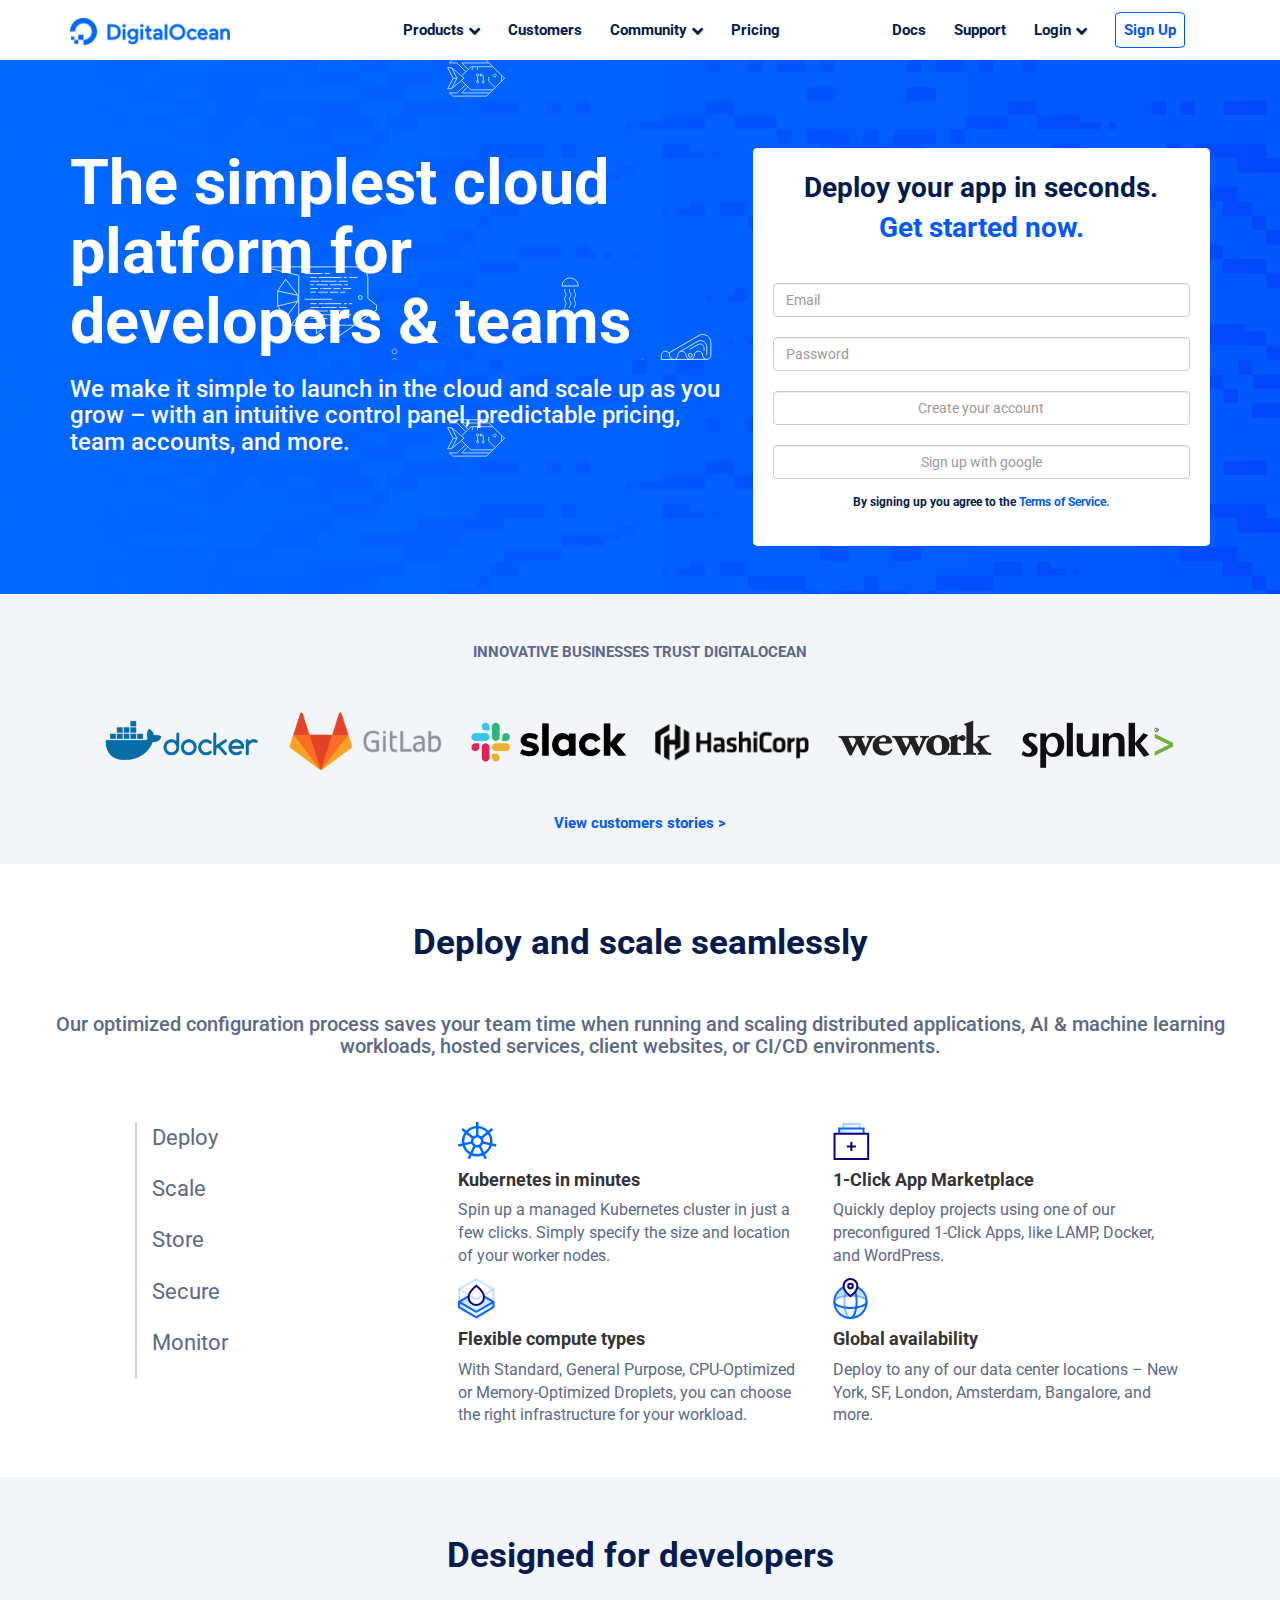
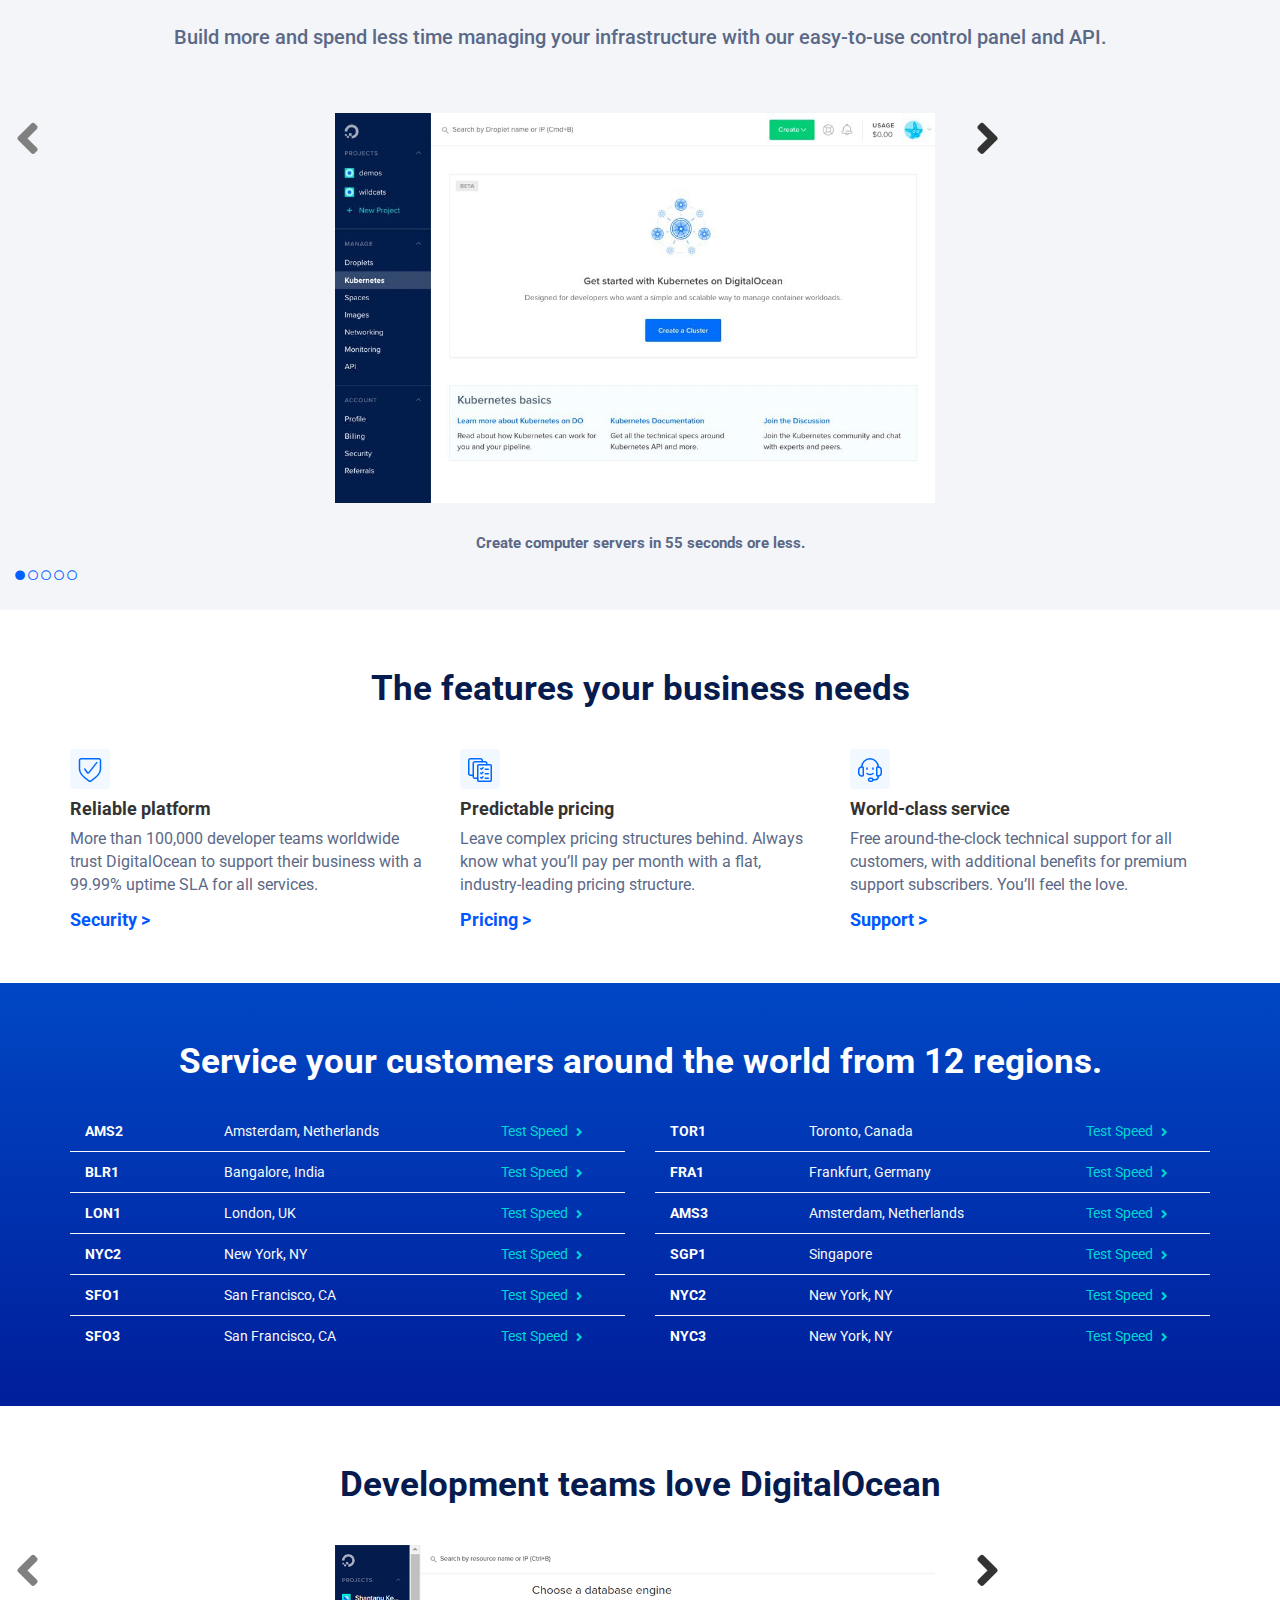
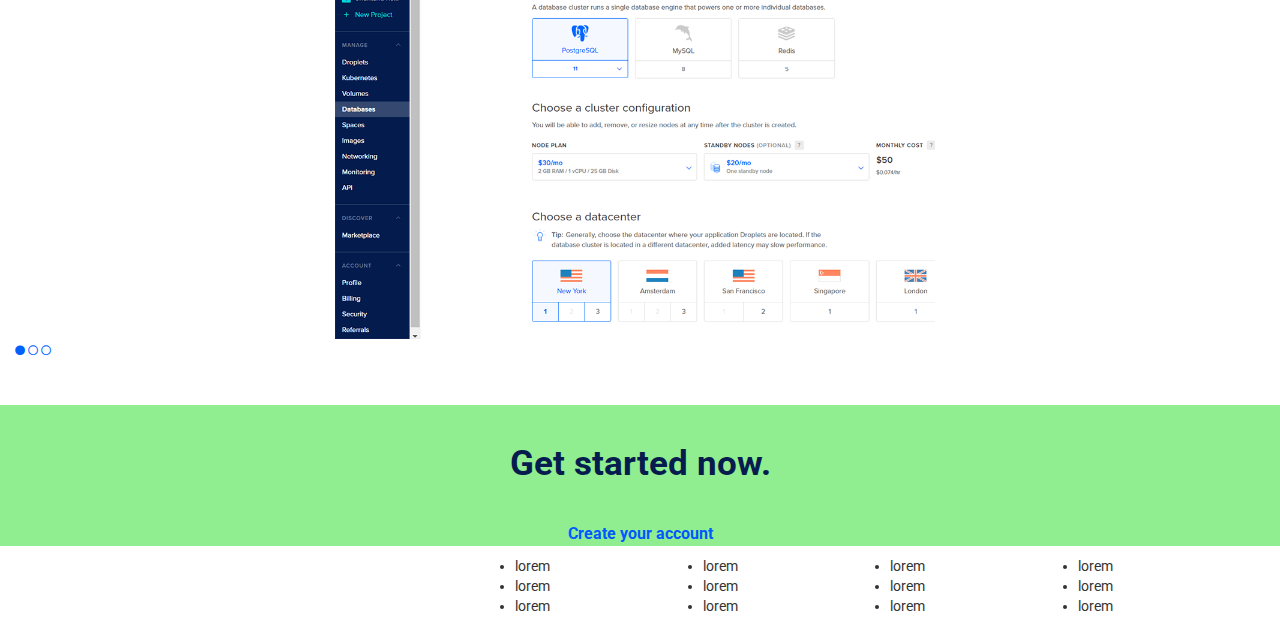
==== index.html @ 0ebe1442 "inserito stile a sezione world" ====
<!DOCTYPE html>
<html lang="en" dir="ltr">
  <head>
    <meta charset="utf-8">
    <meta name="viewport" content="width=device-width, initial-scale=1.0">
    <title>Digital Ocean</title>
    <link rel="stylesheet" href="https://maxcdn.bootstrapcdn.com/bootstrap/3.3.7/css/bootstrap.min.css" integrity="sha384-BVYiiSIFeK1dGmJRAkycuHAHRg32OmUcww7on3RYdg4Va+PmSTsz/K68vbdEjh4u" crossorigin="anonymous">
    <link rel="stylesheet" href="https://cdnjs.cloudflare.com/ajax/libs/font-awesome/5.13.1/css/all.min.css">
    <link href="https://fonts.googleapis.com/css2?family=Roboto&display=swap" rel="stylesheet">
    <link rel="stylesheet" href="css/style.css">
  </head>

  <body>

    <!-- HEADER -->
    <header>
      <!-- header top -->
      <div class="header_top">
        <div class="container">
          <div class="row">
            <!-- logo -->
            <div class="col-xs-6 col-lg-3">
              <img src="img/logo.png" alt="LOGO">
            </div>
            <!-- /logo -->
            <!-- navigation center-->
            <div class="header-nav col-xs-6 col-lg-5">
              <nav class="visible-lg">
                <ul>
                  <li>Products<i class="fas fa-angle-down"></i></li>
                  <li>Customers</li>
                  <li>Community<i class="fas fa-angle-down"></i></li>
                  <li>Pricing</li>
                </ul>
              </nav>
              </div>
              <!-- /navigation center-->
              <!-- navigation right-->
              <div class="header-nav text-right col-xs-6 col-sm-6 col-md-6 col-lg-4">
                <nav class="visible-lg">
                  <ul>
                    <li>Docs</li>
                    <li>Support</li>
                    <li>Login<i class="fas fa-angle-down"></i></li>
                    <li><a href="#">Sign Up</a></li>
                  </ul>
                </nav>
                <!-- /navigation right-->
              <!-- hamburger -->
              <div class="visible-xs visible-sm visible-md">
                <button type="button" class="btn btn-default" aria-label="Left Align">
                  <span class="btn-menu"></span><span class="glyphicon glyphicon-menu-hamburger" aria-hidden="true">
                  </span>
                </button>
              </div>
              <!-- /hamburger -->
            </div>
          </div>
        </div>
      </div>
      <!-- /header top -->
      <!-- jumbotron -->
      <div class="jumbotron do-jumbo">
        <div class="container">
          <div class="row">
            <div class="col-xs-12 col-md-7">
              <div class="jumbo_text">
                <h1>The simplest cloud platform for developers & teams</h1>
                <h3>We make it simple to launch in the cloud and scale up as you grow – with an intuitive control panel, predictable pricing, team accounts, and more. </h3>
              </div>
            </div>
            <div class="col-xs-12 col-md-5">
              <form>
                <div class="form-text form-title text-center">
                  <p>Deploy your app in seconds.<br>
                  <a href="#">Get started now.</a><p>
                </div>
                <div class="form-group">
                  <label for="exampleInputEmail1"></label>
                  <input type="email" class="form-control" id="exampleInputEmail1" placeholder="Email">
                  <label for="exampleInputPassword1"></label>
                  <input type="password" class="form-control" id="exampleInputPassword1" placeholder="Password">
                  <label for="exampleInputAccount1"></label>
                  <input type="password" class="form-control text-center" id="exampleInputAccount1" placeholder="Create your account">
                  <label for="exampleInputAccount1"></label>
                  <input type="password" class="form-control text-center" id="exampleInputGoogle1" placeholder="Sign up with google">
                </div>
                <div class="form-text form-terms text-center">
                  <p>By signing up you agree to the <a href="#">Terms of Service.</a></p>
                </div>
            </form>
            </div>
          </div>
        </div>
      </div>
      <!-- /jumbotron -->
    </header>
    <!-- /HEADER -->

    <!-- MAIN -->
    <main>
      <!-- section customers -->
      <section class="customers clearfix">
          <div class="col-xs-12">
            <h5>INNOVATIVE BUSINESSES TRUST DIGITALOCEAN</h5>
          </div>
            <div class="col-xs-12 col-lg-12">
              <div class="customers-logo">
                <img src="img/cust1.svg" alt="">
                <img src="img/cust2.svg" alt="">
                <img src="img/cust3.svg" alt="">
                <img src="img/cust4.svg" alt="">
                <img src="img/cust5.svg" alt="">
                <img src="img/cust6.svg" alt="">
              </div>
            </div>
            <div class="col-xs-12">
              <p><a href="#">View customers stories ></a></p>
            </div>
      </section>
      <!-- section /customers -->

      <!-- section deploy -->
      <section class="deploy clearfix">
        <div class="col-xs-12">
          <h2>Deploy and scale seamlessly</h2>
          <h3>Our optimized configuration process saves your team time when running and scaling distributed applications, AI & machine learning workloads, hosted services, client websites, or CI/CD environments.</h3>
          </div>
        <div class="container">
          <div class="row">
            <ul class="deploy-left col-xs-12 col-lg-3">
              <li>Deploy</li>
              <li>Scale</li>
              <li>Store</li>
              <li>Secure</li>
              <li>Monitor</li>
            </ul>
            <div class="deploy-right col-xs-12 col-lg-8">
              <div class="col-md-6 col-lg-6">
                <div class="deploy-right-box">
                  <img src="img/deploy1.svg" alt="">
                  <h4>Kubernetes in minutes</h4>
                  <p>Spin up a managed Kubernetes cluster in just a few clicks. Simply specify the size and location of your worker nodes.</p>
                </div>
                <div class="deploy-right-box">
                  <img src="img/deploy2.svg" alt="">
                  <h4>Flexible compute types</h4>
                  <p>With Standard, General Purpose, CPU-Optimized or Memory-Optimized Droplets, you can choose the right infrastructure for your workload.</p>
                </div>
              </div>
              <div class="col-lg-6">
                <div class="deploy-right-box">
                  <img src="img/deploy3.svg" alt="">
                  <h4>1-Click App Marketplace</h4>
                  <p>Quickly deploy projects using one of our preconfigured 1-Click Apps, like LAMP, Docker, and WordPress.</p>
                </div>
                <div class="deploy-right-box">
                  <img src="img/deploy4.svg" alt="">
                  <h4>Global availability</h4>
                  <p>Deploy to any of our data center locations – New York, SF, London, Amsterdam, Bangalore, and more.</p>
                </div>
              </div>
            </div>

          </div>
        </div>
      </section>
      <!-- section /deploy -->

      <!-- section developers -->
      <section class="developers clearfix">
        <div class="col-xs-12">
          <h2>Designed for developers</h2>
          <h3>Build more and spend less time managing your infrastructure with our easy-to-use control panel and API.</h3>
        </div>
          <div class="col-md-3 col-lg-3">
            <div class="visible-md visible-lg">
              <i class="fas fa-angle-left"></i>
            </div>
          </div>
          <div class="col-xs-12 col-sm-12 col-md-6 col-lg-6">
            <img class="carousel-img" src="img/carousel1.jpg" alt="">
          </div>
          <div class="col-md-3 col-lg-3">
            <div class="visible-md visible-lg">
              <i class="fas fa-angle-right"></i>
            </div>
          </div>
        <div class="col-xs-12">
          <p>Create computer servers in 55 seconds ore less.</p>
          <i class="fas fa-circle"></i>
          <i class="far fa-circle"></i>
          <i class="far fa-circle"></i>
          <i class="far fa-circle"></i>
          <i class="far fa-circle"></i>
        </div>

      </section>
      <!-- section /developers -->

      <!-- section features -->
      <section class="features">
        <div class="col-xs-12">
          <h2>The features your business needs</h2>
        </div>
        <div class="container">
          <div class="row">
            <div class="feat-box">
              <div class="col-xs-12 col-md-4 col-lg-4">
                <img src="img/feat1.svg" alt="">
                <h4>Reliable platform</h4>
                <p>More than 100,000 developer teams worldwide trust DigitalOcean to support their business with a 99.99% uptime SLA for all services.</p>
                <p> <a href="#">Security ></a></p>
              </div>
              <div class="col-xs-12 col-md-4 col-lg-4">
                <img src="img/feat2.svg" alt="">
                <h4>Predictable pricing</h4>
                <p>Leave complex pricing structures behind. Always know what you’ll pay per month with a flat, industry-leading pricing structure.</p>
                <p> <a href="#">Pricing ></a></p>
              </div>
              <div class="col-xs-12 col-md-4 col-lg-4">
                <img src="img/feat3.svg" alt="">
                <h4>World-class service</h4>
                <p>Free around-the-clock technical support for all customers, with additional benefits for premium support subscribers. You’ll feel the love.</p>
                <p> <a href="#">Support ></a></p>
              </div>
            </div>
          </div>
        </div>
      </section>
       <!-- /section features -->

        <!-- section world -->
        <section class="world clearfix">
          <h2>Service your customers around the world from 12 regions.</h2>
            <div class="container">
              <div class="row">
                <div class="col-md-12 col-lg-6">
                  <!-- listato città -->
                  <ul class="container-fluid">
                    <li class="row">
                      <div class="col-xs-2 col-md-2 col-lg-3"><span>AMS2</span></div>
                      <div class="col-xs-7 col-md-8 col-lg-6"><p>Amsterdam, Netherlands</p></div>
                      <div class="col-xs-3 col-md-2 col-lg-3"><a href="#">Test Speed <i class="fas fa-angle-right"></i></a></div>
                    </li>
                  </ul>
                  <ul class="container-fluid">
                    <li class="row">
                      <div class="col-xs-2 col-md-2 col-lg-3"><span>BLR1</span></div>
                      <div class="col-xs-7 col-md-8 col-lg-6"><p>Bangalore, India</p></div>
                      <div class="col-xs-3 col-md-2 col-lg-3"><a href="#">Test Speed <i class="fas fa-angle-right"></i></a></div>
                    </li>
                  </ul>
                  <ul class="container-fluid">
                    <li class="row">
                      <div class="col-xs-2 col-md-2 col-lg-3"><span>LON1</span></div>
                      <div class="col-xs-7 col-md-8 col-lg-6"><p>London, UK</p></div>
                      <div class="col-xs-3 col-md-2 col-lg-3"><a href="#">Test Speed <i class="fas fa-angle-right"></i></a></div>
                    </li>
                  </ul>
                  <ul class="container-fluid">
                    <li class="row">
                      <div class="col-xs-2 col-md-2 col-lg-3"><span>NYC2</span></div>
                      <div class="col-xs-7 col-md-8 col-lg-6"><p>New York, NY</p></div>
                      <div class="col-xs-3 col-md-2 col-lg-3"><a href="#">Test Speed <i class="fas fa-angle-right"></i></a></div>
                    </li>
                  </ul>
                  <ul class="container-fluid">
                    <li class="row">
                      <div class="col-xs-2 col-md-2 col-lg-3"><span>SFO1</span></div>
                      <div class="col-xs-7 col-md-8 col-lg-6"><p>San Francisco, CA</p></div>
                      <div class="col-xs-3 col-md-2 col-lg-3"><a href="#">Test Speed <i class="fas fa-angle-right"></i></a></div>
                    </li>
                  </ul>
                  <ul class="container-fluid">
                    <li class="row">
                      <div class="col-xs-2 col-md-2 col-lg-3"><span>SFO3</span></div>
                      <div class="col-xs-7 col-md-8 col-lg-6"><p>San Francisco, CA</p></div>
                      <div class="col-xs-3 col-md-2 col-lg-3"><a href="#">Test Speed <i class="fas fa-angle-right"></i></a></div>
                    </li>
                  </ul>
                </div>

                <div class="col-md-12 col-lg-6">
                  <!-- listato città -->
                  <ul class="container-fluid">
                    <li class="row">
                      <div class="col-xs-2 col-md-2 col-lg-3"><span>TOR1</span></div>
                      <div class="col-xs-7 col-md-8 col-lg-6"><p>Toronto, Canada</p></div>
                      <div class="col-xs-3 col-md-2 col-lg-3"><a href="#">Test Speed <i class="fas fa-angle-right"></i></a></div>
                    </li>
                  </ul>
                  <ul class="container-fluid">
                    <li class="row">
                      <div class="col-xs-2 col-md-2 col-lg-3"><span>FRA1</span></div>
                      <div class="col-xs-7 col-md-8 col-lg-6"><p>Frankfurt, Germany</p></div>
                      <div class="col-xs-3 col-md-2 col-lg-3"><a href="#">Test Speed <i class="fas fa-angle-right"></i></a></div>
                    </li>
                  </ul>
                  <ul class="container-fluid">
                    <li class="row">
                      <div class="col-xs-2 col-md-2 col-lg-3"><span>AMS3</span></div>
                      <div class="col-xs-7 col-md-8 col-lg-6"><p>Amsterdam, Netherlands</p></div>
                      <div class="col-xs-3 col-md-2 col-lg-3"><a href="#">Test Speed <i class="fas fa-angle-right"></i></a></div>
                    </li>
                  </ul>
                  <ul class="container-fluid">
                    <li class="row">
                      <div class="col-xs-2 col-md-2 col-lg-3"><span>SGP1</span></div>
                      <div class="col-xs-7 col-md-8 col-lg-6"><p>Singapore</p></div>
                      <div class="col-xs-3 col-md-2 col-lg-3"><a href="#">Test Speed <i class="fas fa-angle-right"></i></a></div>
                    </li>
                  </ul>
                  <ul class="container-fluid">
                    <li class="row">
                      <div class="col-xs-2 col-md-2 col-lg-3"><span>NYC2</span></div>
                      <div class="col-xs-7 col-md-8 col-lg-6"><p>New York, NY</p></div>
                      <div class="col-xs-3 col-md-2 col-lg-3"><a href="#">Test Speed <i class="fas fa-angle-right"></i></a></div>
                    </li>
                  </ul>
                  <ul class="container-fluid">
                    <li class="row">
                      <div class="col-xs-2 col-md-2 col-lg-3"><span>NYC3</span></div>
                      <div class="col-xs-7 col-md-8 col-lg-6"><p>New York, NY</p></div>
                      <div class="col-xs-3 col-md-2 col-lg-3"><a href="#">Test Speed <i class="fas fa-angle-right"></i></a></div>
                    </li>
                  </ul>
                </div>
              </div>
            </div>
        </section>
      <!-- /section world -->

      <!-- section teams -->
      <section class="teams clearfix">
        <div class="col-xs-12">
          <h2>Development teams love DigitalOcean</h2>
        </div>
          <div class="col-md-3 col-lg-3">
            <div class="visible-md visible-lg">
              <i class="fas fa-angle-left"></i>
            </div>
          </div>
          <div class="col-xs-12 col-sm-12 col-md-6 col-lg-6">
            <img class="carousel-img" src="img/carousel2.png" alt="">
          </div>
          <div class="col-md-3 col-lg-3">
            <div class="visible-md visible-lg">
              <i class="fas fa-angle-right"></i>
            </div>
          </div>
        <div class="col-xs-12">
          <i class="fas fa-circle"></i>
          <i class="far fa-circle"></i>
          <i class="far fa-circle"></i>
        </div>

      </section>
      <!-- /section teams -->

      <!-- section get started -->
      <section class="started">
         <h2>Get started now.</h2>
         <p class="text-center"><a href="#">Create your account</a></p>
       </section>
      <!-- /section get started -->
    </main>
    <!-- /MAIN -->

    <!-- FOOTER -->
    <footer>
      <div class="container">
        <div class="row">

          <div class="col-lg-4">

          </div>

          <div class="col-lg-8">

                <div class="col-xs-12 col-md-6 col-lg-3">
                  <ul>
                    <li>lorem</li>
                    <li>lorem</li>
                    <li>lorem</li>
                  </ul>
                </div>

                <div class="col-xs-12 col-md-6 col-lg-3">
                  <ul>
                    <li>lorem</li>
                    <li>lorem</li>
                    <li>lorem</li>
                  </ul>
                </div>

                <div class="col-xs-12 col-md-6 col-lg-3">
                  <ul>
                    <li>lorem</li>
                    <li>lorem</li>
                    <li>lorem</li>
                  </ul>
                </div>

                <div class="col-xs-12 col-md-6 col-lg-3">
                  <ul>
                    <li>lorem</li>
                    <li>lorem</li>
                    <li>lorem</li>
                  </ul>
                </div>

              </div>

          </div>


      </div>
    </footer>
    <!-- /FOOTER -->

  </body>
</html>
---- css/style.css ----
/* VALORI GENERICI */
h2{
  font-size: 35px;
  font-weight: bold;
  padding: 40px 0 30px 0;
  text-align: center;
  color: #061B4E;
}

h3{
font-size: 20px;
padding-bottom: 55px;
text-align: center;
color: #5b6987;
}

h4{
  font-weight: bold;
}

*{
  font-family: 'Roboto', sans-serif;
}

a{
  color: #0158FF;
  font-weight: bold;
}

.clearfix::after{
  content: "";
  display: block;
  clear: both
}

p{
  color: #5b6987;
  font-size: 16px;
}

.carousel-img{
width: 600px;
text-align: center;
}

.fa-angle-left{
  font-size: 50px;
  color: grey;
}

.fa-angle-right{
  font-size: 50px;
}
/* /VALORI GENERICI */

/* HEADER */
/* header top */
.header_top {
  position: fixed;
  width: 100%;
  top: 0;
  left: 0;
  z-index: 1;
  height: 60px;
  line-height: 60px;
  background-color: white;
}

.header_top img{
  width: 160px;
}

.header-nav ul{
  list-style: none;
}

.header-nav li{
  display: inline-block;
  padding-right: 25px;
  font-weight: bold;
  color: #031b4e;
  font-size: 15px;
}

.header-nav i{
  padding-left: 5px;
  font-size: 18px;
  vertical-align: middle;
}
.text-right{
  text-align: right;
}

.text-right a{
  color: #0158FF;
  border: 1px solid #0158FF;
  padding: 8px;
  border-radius: 10%;
}

.glyphicon-menu-hamburger{
  color: #0158FF;
  border: none;
}
/* /header top */

/* jumbotron */
.jumbotron{
  background-image: url(../img/jumbo-bg.svg);
}

.jumbo_text h1{
  font-weight: bold;
  color: white;
  margin-top: 100px;
}

.jumbo_text h3{
text-align: left;
color: #F8F9F9;
font-size: 24px;
}

.jumbotron form{
  margin-top: 100px;
  background-color: white;
  padding: 20px;
  border-radius: 1%;
}

.jumbotron.do-jumbo{
  margin-bottom: 0;
}

/* form */
.form-text p{
  font-weight: bold;
  color: #031b4e;
}

.form-title p{
  font-size: 28px;
}

.form-terms p{
  font-size: 12px;
}
/* /form */

@media screen and (min-width: 992px) and (max-width: 1200px){
  .jumbo_text h1{
    font-size: 50px;
  }
}

@media screen and (max-width: 991px){
  .jumbotron form{
    margin-top: 0;
  }
}

/* /jumbotron
/* /HEADER */

/* MAIN */
/* section customers */
.customers{
  background-color: #F3F5F9;
  text-align: center;
}

.customers h5{
  font-size: 15px;
  color: #5b6987;
  font-weight: bold;
  padding-top: 40px;
}

.customers-logo img{
  display: inline-block;
  vertical-align: middle;
  width: 180px;
  padding: 10px;
}

.customers p{
  font-size: 15px;
  padding-bottom: 20px;
}

@media screen and (min-width: 992px) and (max-width: 1200px){
  .customers-logo img{
    height: 80px;
    width: calc(100% / 6 - 20px);
  }
}

@media screen and (max-width: 992px){
  .customers-logo img{
    height: 100px;
    width: calc(50% - 20px);
  }
}

/* section customers */

/* <!-- section deploy --> */
.deploy{
  margin-bottom: 40px;
}

.deploy-left{
  border-left: 2px solid lightgrey;
  list-style: none;
  margin-left: 80px;
}

.deploy-left  li{
  font-size: 22px;
  padding-bottom: 20px;
  text-align: left;
  color: #5b6987;
}

/* <!-- section /deploy --> */

/* <!-- section developers --> */
.developers{
  background-color: #F3F5F9;
}

.developers p{
  text-align: center;
  font-size: 15px;
  padding-top: 30px;
  color: #5b6987;
  font-weight: bold;
}

.fa-circle{
  color: #0061FF;
  font-size: 10px;
  padding-bottom: 30px;
}
/* <!-- section /developers --> */

/* <!-- section features --> */
.features{
  padding-bottom: 40px;
}

.features a{
  font-size: 18px;
}
/* <!-- /section features --> */

/* <!-- section world --> */
.world{
  background-image: linear-gradient(#0047C5, #001E9A);
  padding-bottom: 40px;
}

.world h2{
  color: white;
}

.world ul{
  list-style: none;
  border-bottom: 1px solid  #F8F9F9;;
}

.world ul:last-child{
  border-bottom: none;
}

.world span{
  color: white;
  font-weight: bold;
}

.world p{
  font-size: 14px;
  color: #F8F9F9;
}

.world a{
  color: #00D7D2;
  font-weight: normal;
  text-align: right;
}

.world .fa-angle-right{
  font-size: 13px;
  vertical-align: middle;
  padding-left: 5px;
}
/* <!-- section /world --> */

/* <!-- section teams -->
<!-- section /teams --> */
/*
<!-- section get started --> */
.started{
  background-color: lightgreen;
}
<!-- section /get started -->
/* /MAIN */

/* FOOTER */
/* /FOOTER */
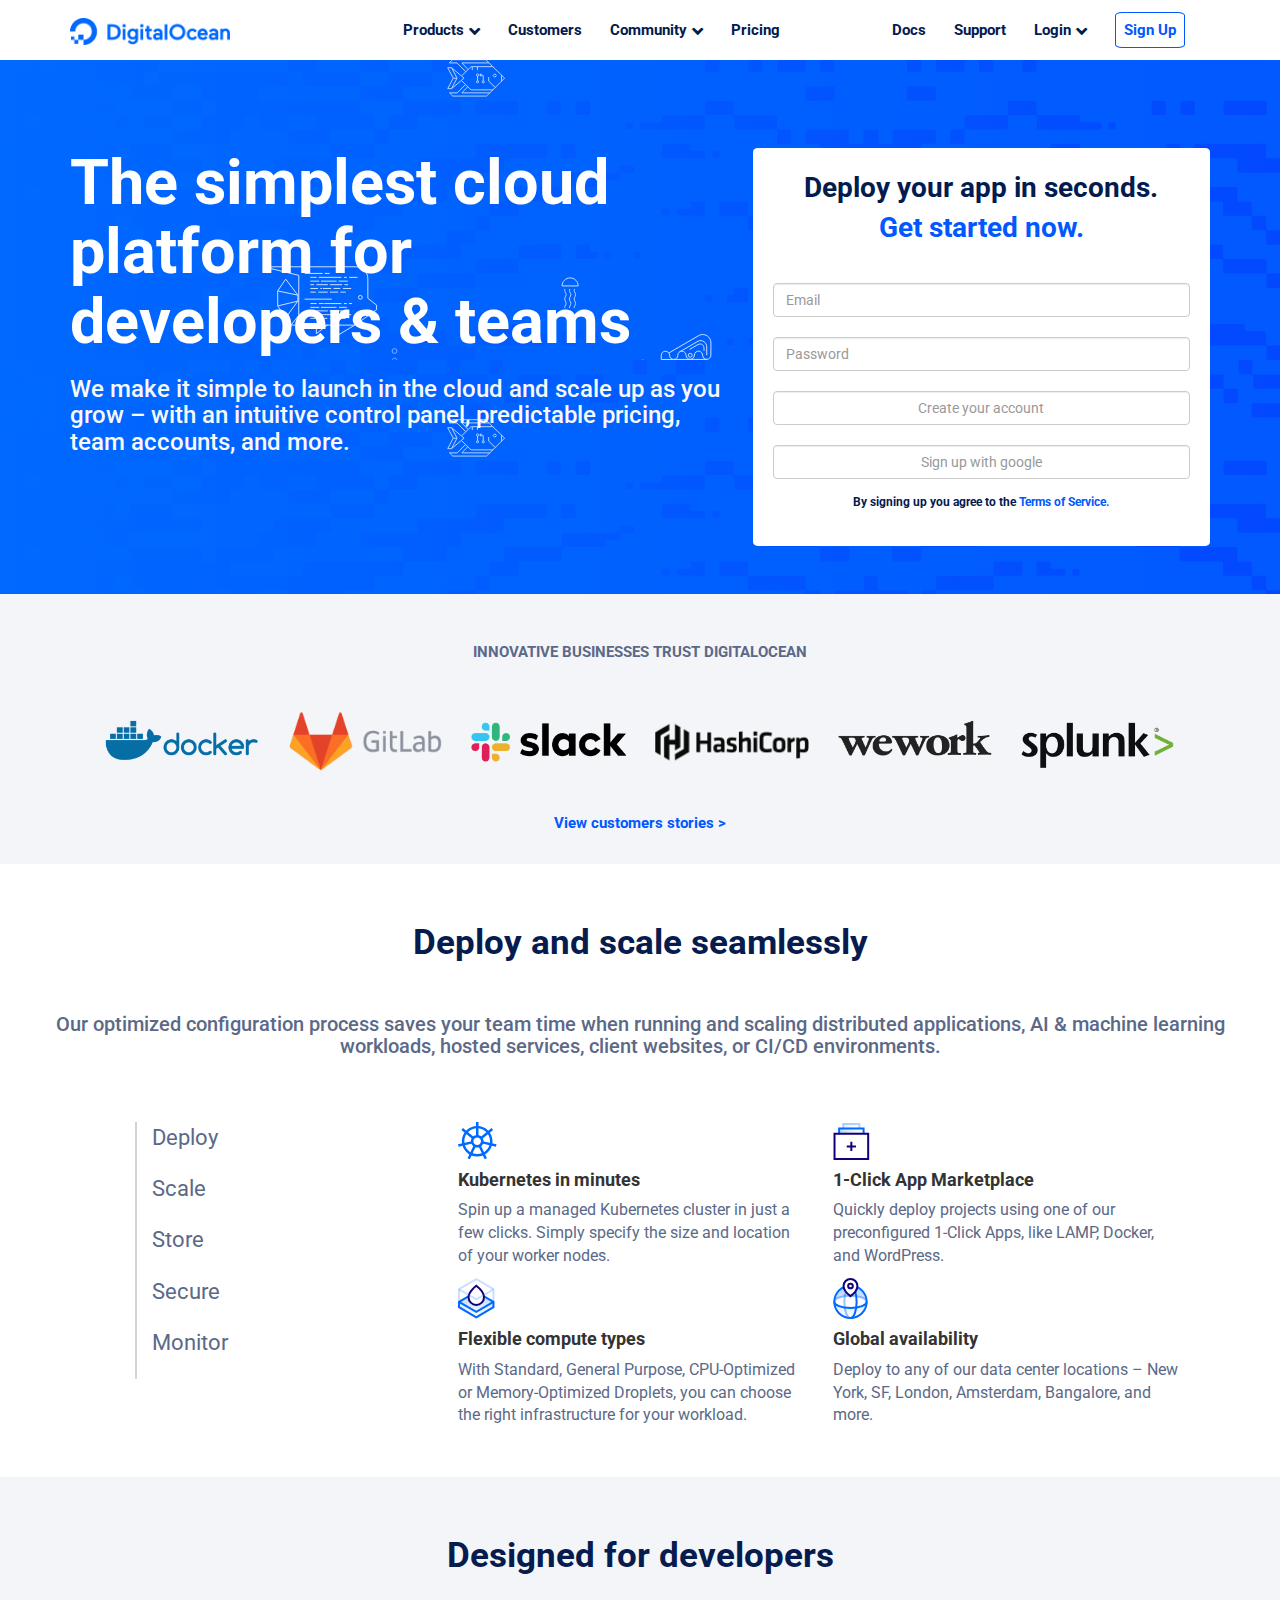
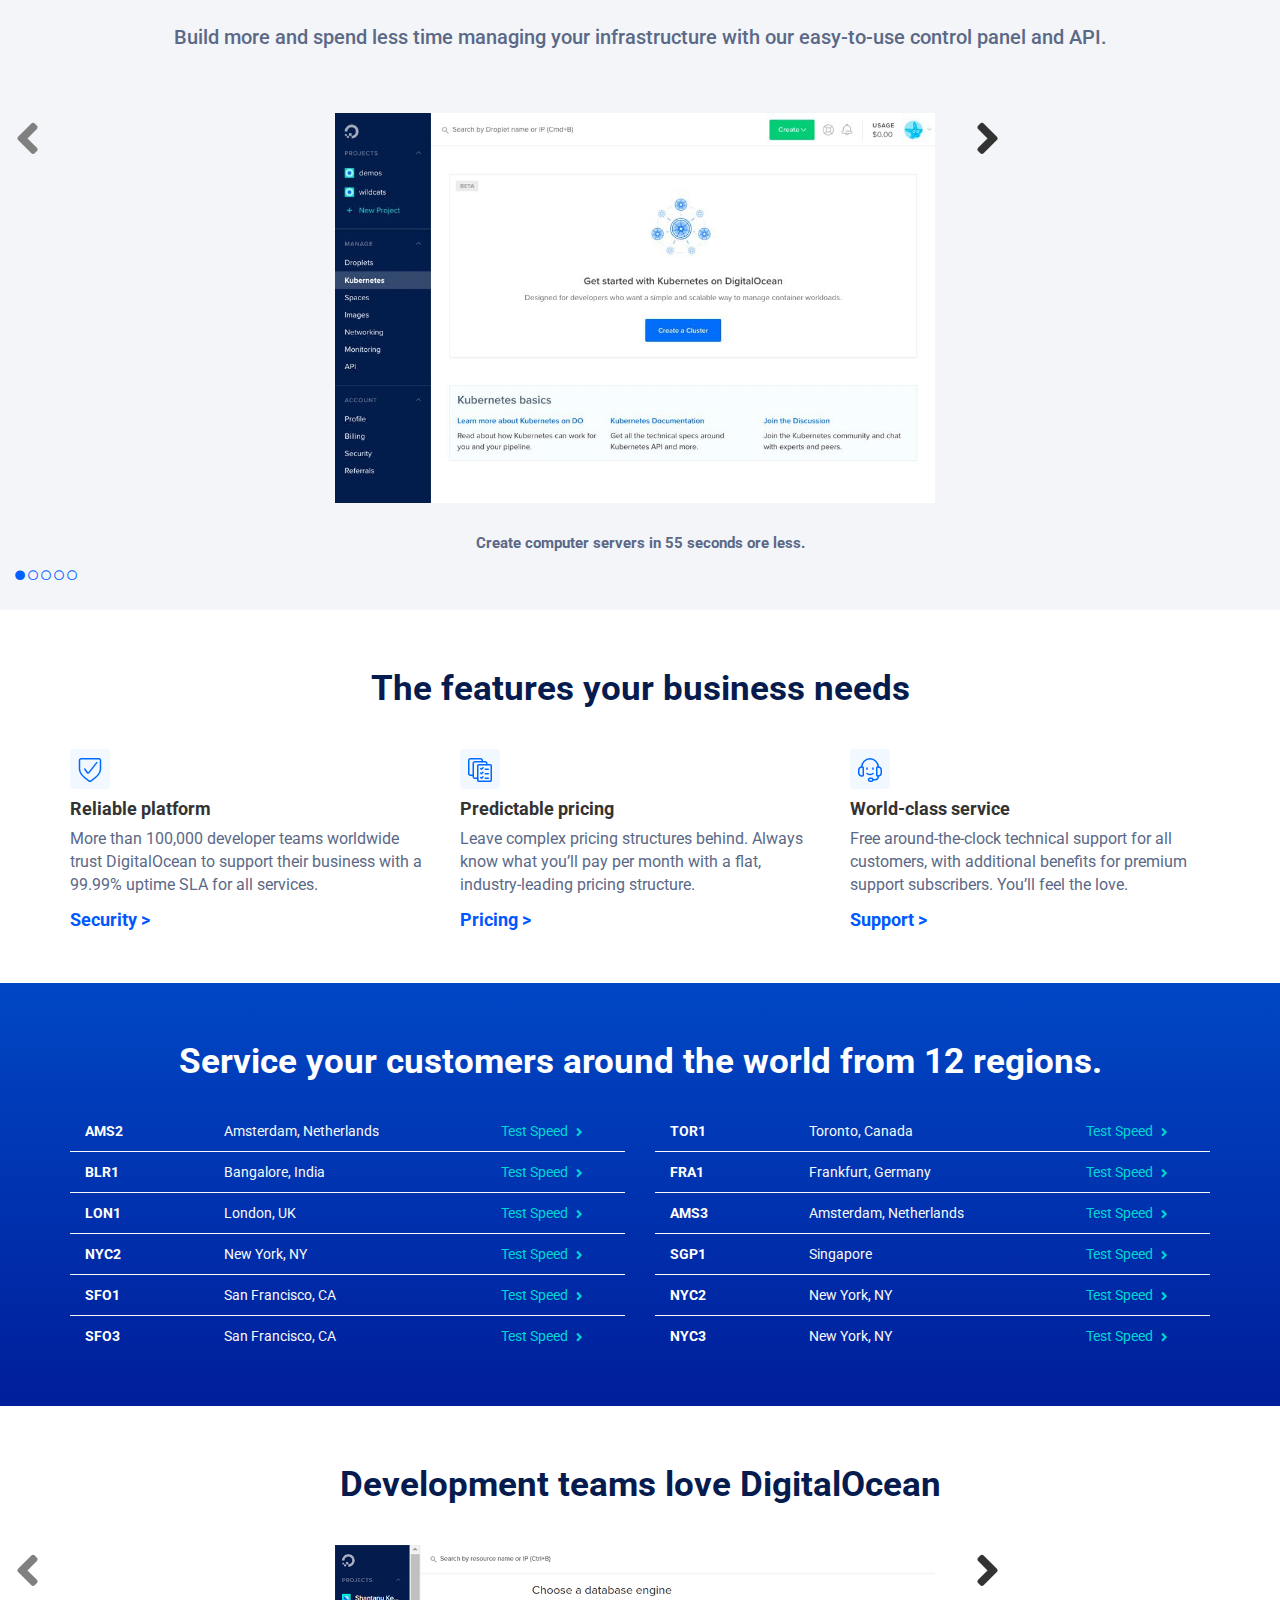
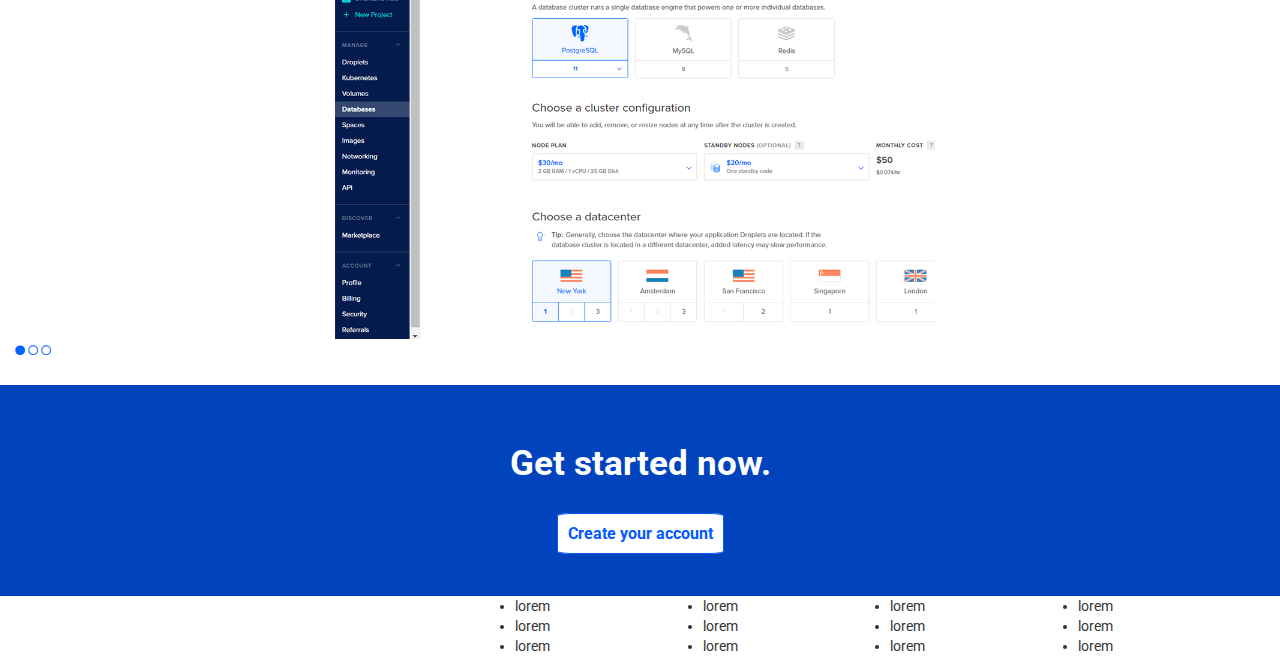
==== commit b03df327: "aggiunte modifiche a sezione deploy" ====
--- a/index.html
+++ b/index.html
@@ -128,14 +128,14 @@
           </div>
         <div class="container">
           <div class="row">
-            <ul class="deploy-left col-xs-12 col-lg-3">
+            <ul class="deploy-left col-xs-12 col-md-2 col-lg-3">
               <li>Deploy</li>
               <li>Scale</li>
               <li>Store</li>
               <li>Secure</li>
               <li>Monitor</li>
             </ul>
-            <div class="deploy-right col-xs-12 col-lg-8">
+            <div class="deploy-right col-xs-12 col-md-9 col-lg-8">
               <div class="col-md-6 col-lg-6">
                 <div class="deploy-right-box">
                   <img src="img/deploy1.svg" alt="">
@@ -148,7 +148,7 @@
                   <p>With Standard, General Purpose, CPU-Optimized or Memory-Optimized Droplets, you can choose the right infrastructure for your workload.</p>
                 </div>
               </div>
-              <div class="col-lg-6">
+              <div class="col-md-6 col-lg-6">
                 <div class="deploy-right-box">
                   <img src="img/deploy3.svg" alt="">
                   <h4>1-Click App Marketplace</h4>
@@ -199,7 +199,7 @@
       <!-- section /developers -->
 
       <!-- section features -->
-      <section class="features">
+      <section class="features clearfix">
         <div class="col-xs-12">
           <h2>The features your business needs</h2>
         </div>
@@ -232,102 +232,102 @@
 
         <!-- section world -->
         <section class="world clearfix">
-          <h2>Service your customers around the world from 12 regions.</h2>
-            <div class="container">
-              <div class="row">
-                <div class="col-md-12 col-lg-6">
-                  <!-- listato città -->
-                  <ul class="container-fluid">
-                    <li class="row">
-                      <div class="col-xs-2 col-md-2 col-lg-3"><span>AMS2</span></div>
-                      <div class="col-xs-7 col-md-8 col-lg-6"><p>Amsterdam, Netherlands</p></div>
-                      <div class="col-xs-3 col-md-2 col-lg-3"><a href="#">Test Speed <i class="fas fa-angle-right"></i></a></div>
-                    </li>
-                  </ul>
-                  <ul class="container-fluid">
-                    <li class="row">
-                      <div class="col-xs-2 col-md-2 col-lg-3"><span>BLR1</span></div>
-                      <div class="col-xs-7 col-md-8 col-lg-6"><p>Bangalore, India</p></div>
-                      <div class="col-xs-3 col-md-2 col-lg-3"><a href="#">Test Speed <i class="fas fa-angle-right"></i></a></div>
-                    </li>
-                  </ul>
-                  <ul class="container-fluid">
-                    <li class="row">
-                      <div class="col-xs-2 col-md-2 col-lg-3"><span>LON1</span></div>
-                      <div class="col-xs-7 col-md-8 col-lg-6"><p>London, UK</p></div>
-                      <div class="col-xs-3 col-md-2 col-lg-3"><a href="#">Test Speed <i class="fas fa-angle-right"></i></a></div>
-                    </li>
-                  </ul>
-                  <ul class="container-fluid">
-                    <li class="row">
-                      <div class="col-xs-2 col-md-2 col-lg-3"><span>NYC2</span></div>
-                      <div class="col-xs-7 col-md-8 col-lg-6"><p>New York, NY</p></div>
-                      <div class="col-xs-3 col-md-2 col-lg-3"><a href="#">Test Speed <i class="fas fa-angle-right"></i></a></div>
-                    </li>
-                  </ul>
-                  <ul class="container-fluid">
-                    <li class="row">
-                      <div class="col-xs-2 col-md-2 col-lg-3"><span>SFO1</span></div>
-                      <div class="col-xs-7 col-md-8 col-lg-6"><p>San Francisco, CA</p></div>
-                      <div class="col-xs-3 col-md-2 col-lg-3"><a href="#">Test Speed <i class="fas fa-angle-right"></i></a></div>
-                    </li>
-                  </ul>
-                  <ul class="container-fluid">
-                    <li class="row">
-                      <div class="col-xs-2 col-md-2 col-lg-3"><span>SFO3</span></div>
-                      <div class="col-xs-7 col-md-8 col-lg-6"><p>San Francisco, CA</p></div>
-                      <div class="col-xs-3 col-md-2 col-lg-3"><a href="#">Test Speed <i class="fas fa-angle-right"></i></a></div>
-                    </li>
-                  </ul>
-                </div>
-
-                <div class="col-md-12 col-lg-6">
-                  <!-- listato città -->
-                  <ul class="container-fluid">
-                    <li class="row">
-                      <div class="col-xs-2 col-md-2 col-lg-3"><span>TOR1</span></div>
-                      <div class="col-xs-7 col-md-8 col-lg-6"><p>Toronto, Canada</p></div>
-                      <div class="col-xs-3 col-md-2 col-lg-3"><a href="#">Test Speed <i class="fas fa-angle-right"></i></a></div>
-                    </li>
-                  </ul>
-                  <ul class="container-fluid">
-                    <li class="row">
-                      <div class="col-xs-2 col-md-2 col-lg-3"><span>FRA1</span></div>
-                      <div class="col-xs-7 col-md-8 col-lg-6"><p>Frankfurt, Germany</p></div>
-                      <div class="col-xs-3 col-md-2 col-lg-3"><a href="#">Test Speed <i class="fas fa-angle-right"></i></a></div>
-                    </li>
-                  </ul>
-                  <ul class="container-fluid">
-                    <li class="row">
-                      <div class="col-xs-2 col-md-2 col-lg-3"><span>AMS3</span></div>
-                      <div class="col-xs-7 col-md-8 col-lg-6"><p>Amsterdam, Netherlands</p></div>
-                      <div class="col-xs-3 col-md-2 col-lg-3"><a href="#">Test Speed <i class="fas fa-angle-right"></i></a></div>
-                    </li>
-                  </ul>
-                  <ul class="container-fluid">
-                    <li class="row">
-                      <div class="col-xs-2 col-md-2 col-lg-3"><span>SGP1</span></div>
-                      <div class="col-xs-7 col-md-8 col-lg-6"><p>Singapore</p></div>
-                      <div class="col-xs-3 col-md-2 col-lg-3"><a href="#">Test Speed <i class="fas fa-angle-right"></i></a></div>
-                    </li>
-                  </ul>
-                  <ul class="container-fluid">
-                    <li class="row">
-                      <div class="col-xs-2 col-md-2 col-lg-3"><span>NYC2</span></div>
-                      <div class="col-xs-7 col-md-8 col-lg-6"><p>New York, NY</p></div>
-                      <div class="col-xs-3 col-md-2 col-lg-3"><a href="#">Test Speed <i class="fas fa-angle-right"></i></a></div>
-                    </li>
-                  </ul>
-                  <ul class="container-fluid">
-                    <li class="row">
-                      <div class="col-xs-2 col-md-2 col-lg-3"><span>NYC3</span></div>
-                      <div class="col-xs-7 col-md-8 col-lg-6"><p>New York, NY</p></div>
-                      <div class="col-xs-3 col-md-2 col-lg-3"><a href="#">Test Speed <i class="fas fa-angle-right"></i></a></div>
-                    </li>
-                  </ul>
-                </div>
-              </div>
-            </div>
+          <div class="container">
+            <h2>Service your customers around the world from 12 regions.</h2>
+            <div class="row">
+              <div class="col-md-12 col-lg-6">
+                <!-- listato città -->
+                <ul class="container-fluid">
+                  <li class="row">
+                    <div class="col-xs-2 col-md-2 col-lg-3"><span>AMS2</span></div>
+                    <div class="col-xs-7 col-md-8 col-lg-6"><p>Amsterdam, Netherlands</p></div>
+                    <div class="col-xs-3 col-md-2 col-lg-3"><a href="#">Test Speed <i class="fas fa-angle-right"></i></a></div>
+                  </li>
+                </ul>
+                <ul class="container-fluid">
+                  <li class="row">
+                    <div class="col-xs-2 col-md-2 col-lg-3"><span>BLR1</span></div>
+                    <div class="col-xs-7 col-md-8 col-lg-6"><p>Bangalore, India</p></div>
+                    <div class="col-xs-3 col-md-2 col-lg-3"><a href="#">Test Speed <i class="fas fa-angle-right"></i></a></div>
+                  </li>
+                </ul>
+                <ul class="container-fluid">
+                  <li class="row">
+                    <div class="col-xs-2 col-md-2 col-lg-3"><span>LON1</span></div>
+                    <div class="col-xs-7 col-md-8 col-lg-6"><p>London, UK</p></div>
+                    <div class="col-xs-3 col-md-2 col-lg-3"><a href="#">Test Speed <i class="fas fa-angle-right"></i></a></div>
+                  </li>
+                </ul>
+                <ul class="container-fluid">
+                  <li class="row">
+                    <div class="col-xs-2 col-md-2 col-lg-3"><span>NYC2</span></div>
+                    <div class="col-xs-7 col-md-8 col-lg-6"><p>New York, NY</p></div>
+                    <div class="col-xs-3 col-md-2 col-lg-3"><a href="#">Test Speed <i class="fas fa-angle-right"></i></a></div>
+                  </li>
+                </ul>
+                <ul class="container-fluid">
+                  <li class="row">
+                    <div class="col-xs-2 col-md-2 col-lg-3"><span>SFO1</span></div>
+                    <div class="col-xs-7 col-md-8 col-lg-6"><p>San Francisco, CA</p></div>
+                    <div class="col-xs-3 col-md-2 col-lg-3"><a href="#">Test Speed <i class="fas fa-angle-right"></i></a></div>
+                  </li>
+                </ul>
+                <ul class="container-fluid">
+                  <li class="row">
+                    <div class="col-xs-2 col-md-2 col-lg-3"><span>SFO3</span></div>
+                    <div class="col-xs-7 col-md-8 col-lg-6"><p>San Francisco, CA</p></div>
+                    <div class="col-xs-3 col-md-2 col-lg-3"><a href="#">Test Speed <i class="fas fa-angle-right"></i></a></div>
+                  </li>
+                </ul>
+              </div>
+
+              <div class="col-md-12 col-lg-6">
+                <!-- listato città -->
+                <ul class="container-fluid">
+                  <li class="row">
+                    <div class="col-xs-2 col-md-2 col-lg-3"><span>TOR1</span></div>
+                    <div class="col-xs-7 col-md-8 col-lg-6"><p>Toronto, Canada</p></div>
+                    <div class="col-xs-3 col-md-2 col-lg-3"><a href="#">Test Speed <i class="fas fa-angle-right"></i></a></div>
+                  </li>
+                </ul>
+                <ul class="container-fluid">
+                  <li class="row">
+                    <div class="col-xs-2 col-md-2 col-lg-3"><span>FRA1</span></div>
+                    <div class="col-xs-7 col-md-8 col-lg-6"><p>Frankfurt, Germany</p></div>
+                    <div class="col-xs-3 col-md-2 col-lg-3"><a href="#">Test Speed <i class="fas fa-angle-right"></i></a></div>
+                  </li>
+                </ul>
+                <ul class="container-fluid">
+                  <li class="row">
+                    <div class="col-xs-2 col-md-2 col-lg-3"><span>AMS3</span></div>
+                    <div class="col-xs-7 col-md-8 col-lg-6"><p>Amsterdam, Netherlands</p></div>
+                    <div class="col-xs-3 col-md-2 col-lg-3"><a href="#">Test Speed <i class="fas fa-angle-right"></i></a></div>
+                  </li>
+                </ul>
+                <ul class="container-fluid">
+                  <li class="row">
+                    <div class="col-xs-2 col-md-2 col-lg-3"><span>SGP1</span></div>
+                    <div class="col-xs-7 col-md-8 col-lg-6"><p>Singapore</p></div>
+                    <div class="col-xs-3 col-md-2 col-lg-3"><a href="#">Test Speed <i class="fas fa-angle-right"></i></a></div>
+                  </li>
+                </ul>
+                <ul class="container-fluid">
+                  <li class="row">
+                    <div class="col-xs-2 col-md-2 col-lg-3"><span>NYC2</span></div>
+                    <div class="col-xs-7 col-md-8 col-lg-6"><p>New York, NY</p></div>
+                    <div class="col-xs-3 col-md-2 col-lg-3"><a href="#">Test Speed <i class="fas fa-angle-right"></i></a></div>
+                  </li>
+                </ul>
+                <ul class="container-fluid">
+                  <li class="row">
+                    <div class="col-xs-2 col-md-2 col-lg-3"><span>NYC3</span></div>
+                    <div class="col-xs-7 col-md-8 col-lg-6"><p>New York, NY</p></div>
+                    <div class="col-xs-3 col-md-2 col-lg-3"><a href="#">Test Speed <i class="fas fa-angle-right"></i></a></div>
+                  </li>
+                </ul>
+              </div>
+            </div>
+          </div>
         </section>
       <!-- /section world -->
 
@@ -359,7 +359,7 @@
       <!-- /section teams -->
 
       <!-- section get started -->
-      <section class="started">
+      <section class="started clearfix">
          <h2>Get started now.</h2>
          <p class="text-center"><a href="#">Create your account</a></p>
        </section>
--- a/css/style.css
+++ b/css/style.css
@@ -222,6 +222,11 @@
   color: #5b6987;
 }
 
+@media screen and (max-width: 992px){
+  .deploy-left{
+    margin: 0 0 30px 40px;
+  }
+}
 /* <!-- section /deploy --> */
 
 /* <!-- section developers --> */
@@ -296,14 +301,24 @@
 }
 /* <!-- section /world --> */
 
-/* <!-- section teams -->
-<!-- section /teams --> */
-/*
-<!-- section get started --> */
+/* <!-- section get started --> */
 .started{
-  background-color: lightgreen;
-}
-<!-- section /get started -->
+  background-color: #0043BC;
+  padding-bottom: 40px;
+}
+
+.started h2{
+  color: white;
+}
+
+.started a{
+  color: #0158FF;
+  background-color: white;
+  border: 1px solid #0158FF;
+  padding: 10px;
+  border-radius: 8%;
+}
+/* <!-- section /get started --> */
 /* /MAIN */
 
 /* FOOTER */
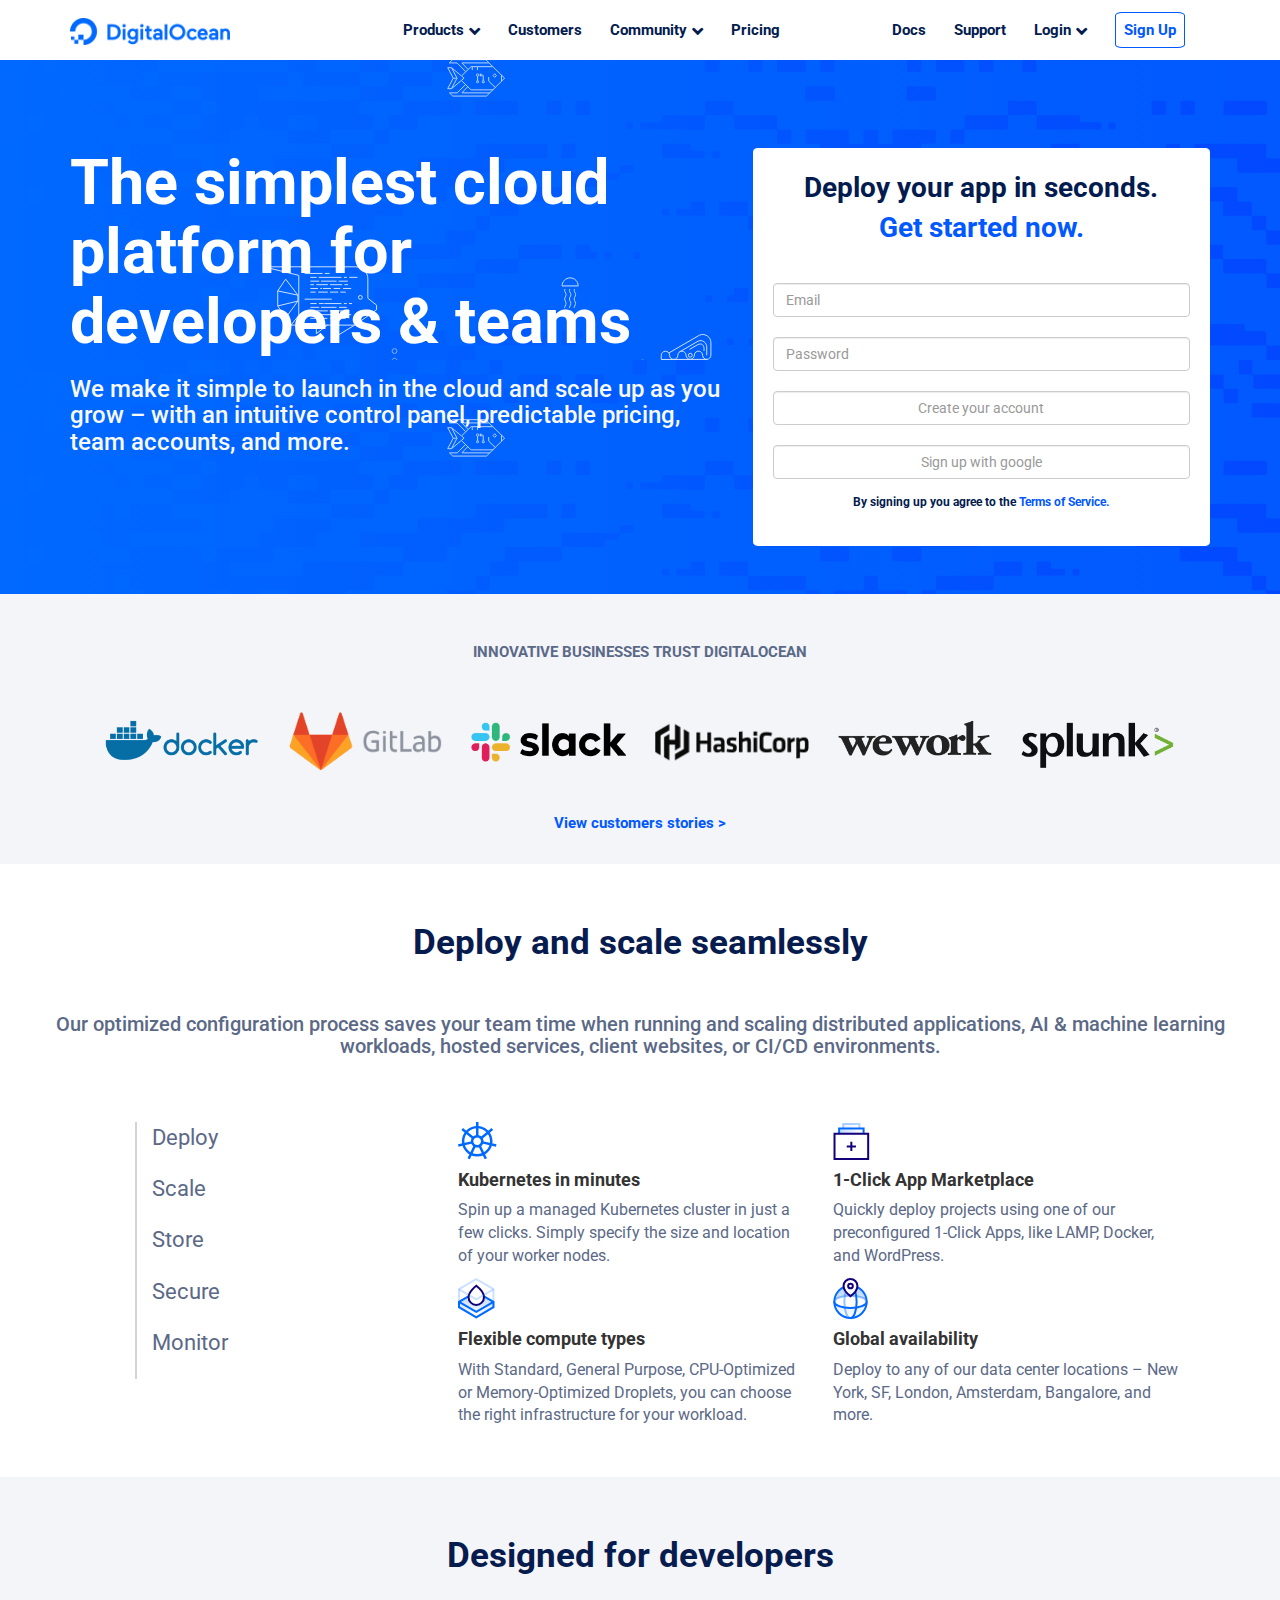
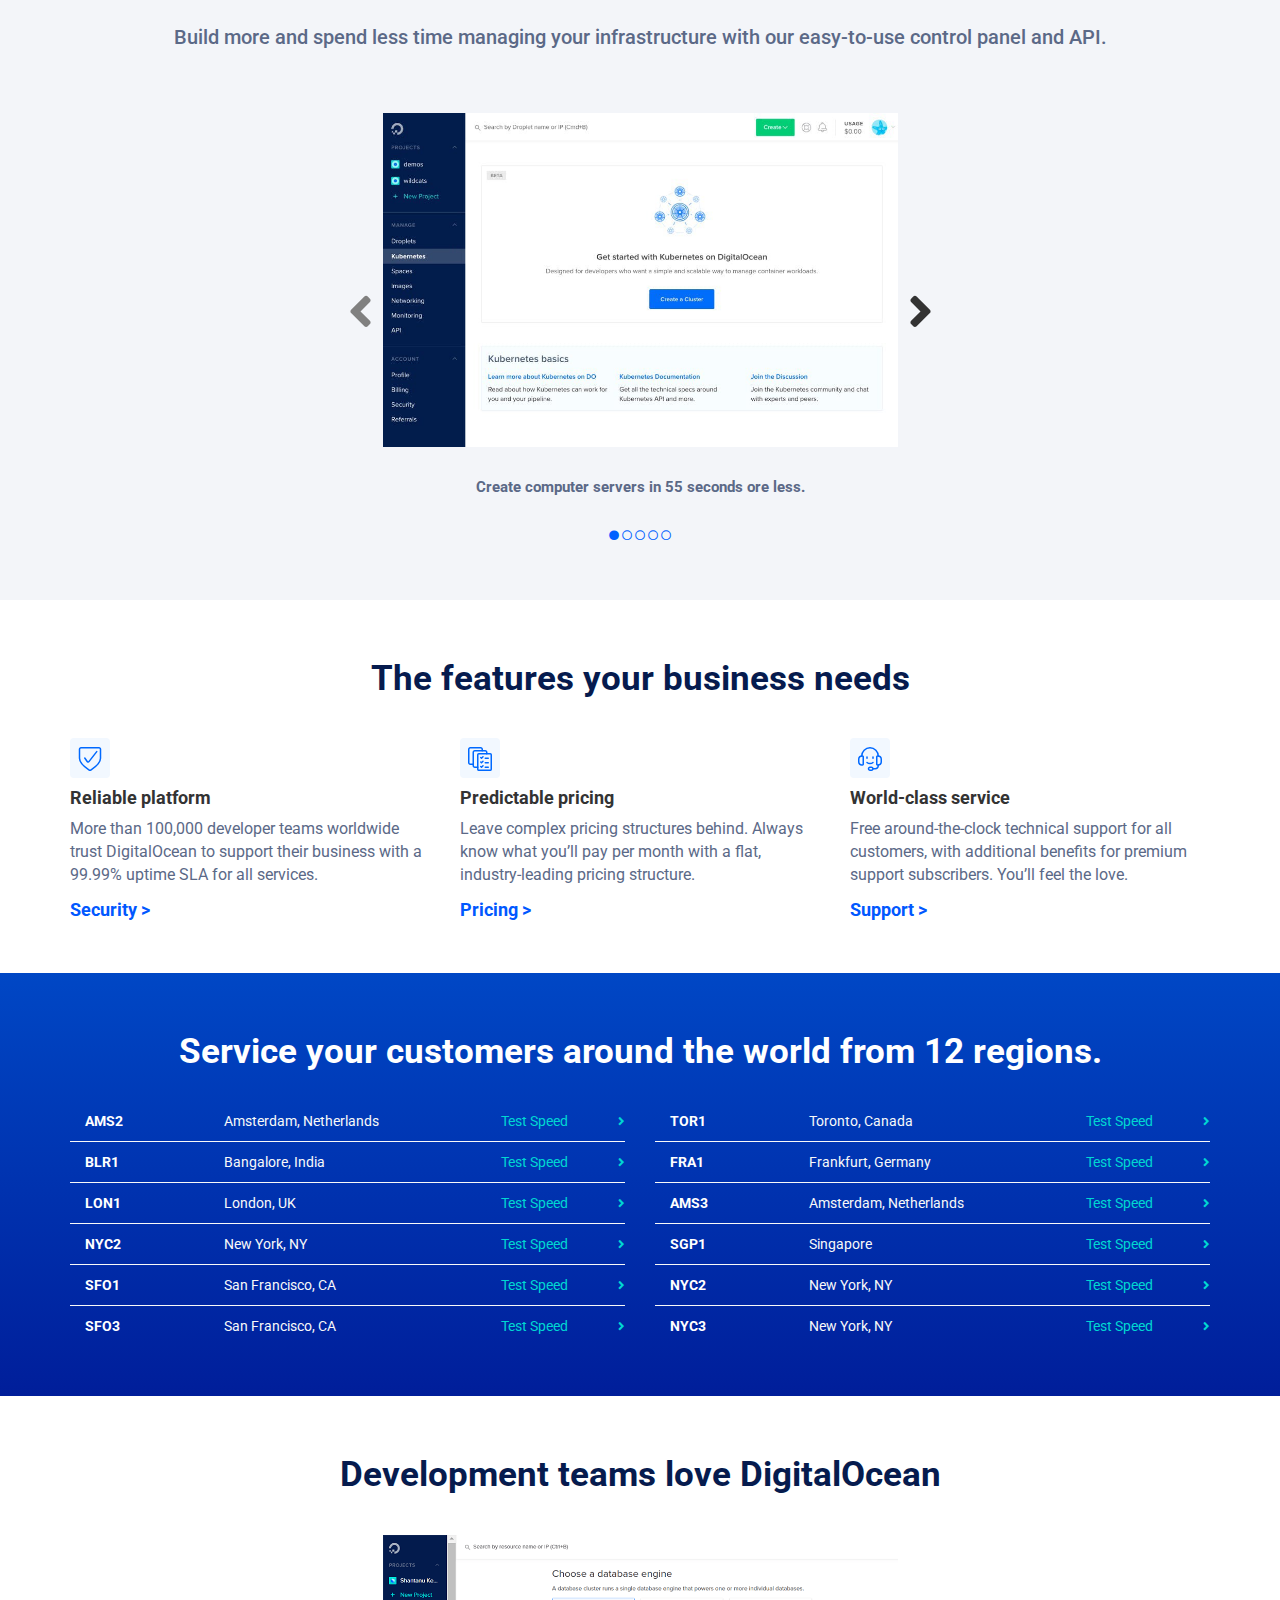
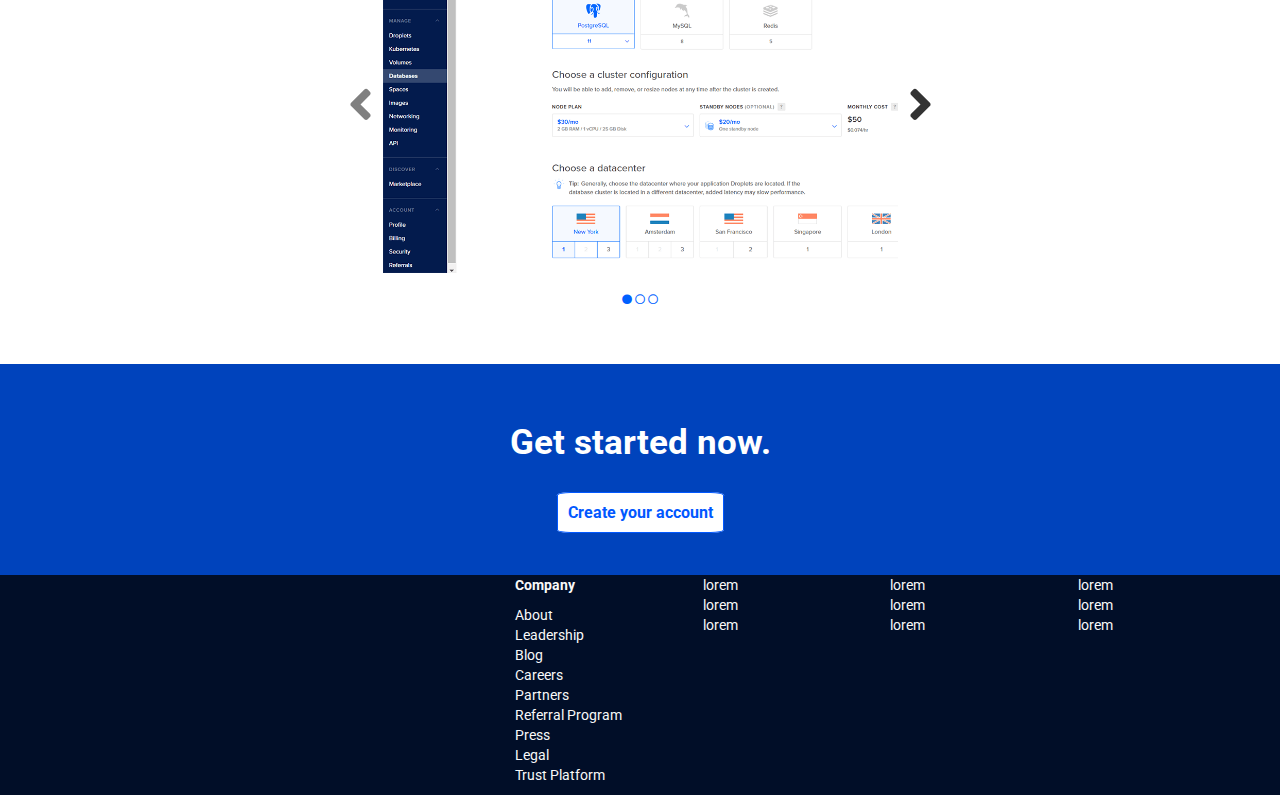
==== commit 7c7631ed: "aggiunte modifiche a sezioni developers e teams" ====
--- a/index.html
+++ b/index.html
@@ -168,33 +168,34 @@
       <!-- section /deploy -->
 
       <!-- section developers -->
-      <section class="developers clearfix">
-        <div class="col-xs-12">
-          <h2>Designed for developers</h2>
-          <h3>Build more and spend less time managing your infrastructure with our easy-to-use control panel and API.</h3>
-        </div>
-          <div class="col-md-3 col-lg-3">
-            <div class="visible-md visible-lg">
-              <i class="fas fa-angle-left"></i>
-            </div>
-          </div>
-          <div class="col-xs-12 col-sm-12 col-md-6 col-lg-6">
-            <img class="carousel-img" src="img/carousel1.jpg" alt="">
-          </div>
-          <div class="col-md-3 col-lg-3">
-            <div class="visible-md visible-lg">
-              <i class="fas fa-angle-right"></i>
-            </div>
-          </div>
-        <div class="col-xs-12">
-          <p>Create computer servers in 55 seconds ore less.</p>
-          <i class="fas fa-circle"></i>
-          <i class="far fa-circle"></i>
-          <i class="far fa-circle"></i>
-          <i class="far fa-circle"></i>
-          <i class="far fa-circle"></i>
-        </div>
-
+      <section class="developers">
+        <div class="container">
+          <div class="row">
+            <div class="col-xs-12">
+              <h2>Designed for developers</h2>
+              <h3>Build more and spend less time managing your infrastructure with our easy-to-use control panel and API.</h3>
+            </div>
+            <div class="developers-box col-xs-12 col-md-6 col-md-offset-3">
+              <div class="visible-md visible-lg">
+                <i class="fas fa-angle-left"></i>
+              </div>
+              <div class="carousel-box">
+                <img class="carousel-img"src="img/carousel1.jpg" alt="">
+                <p class="text-center">Create computer servers in 55 seconds ore less.</p>
+              </div>
+              <div class="visible-md visible-lg">
+                <i class="fas fa-angle-right"></i>
+              </div>
+            </div>
+            <div class="blue-circles text-center col-xs-12">
+              <i class="fas fa-circle"></i>
+              <i class="far fa-circle"></i>
+              <i class="far fa-circle"></i>
+              <i class="far fa-circle"></i>
+              <i class="far fa-circle"></i>
+            </div>
+          </div>
+        </div>
       </section>
       <!-- section /developers -->
 
@@ -332,29 +333,30 @@
       <!-- /section world -->
 
       <!-- section teams -->
-      <section class="teams clearfix">
-        <div class="col-xs-12">
-          <h2>Development teams love DigitalOcean</h2>
-        </div>
-          <div class="col-md-3 col-lg-3">
-            <div class="visible-md visible-lg">
-              <i class="fas fa-angle-left"></i>
-            </div>
-          </div>
-          <div class="col-xs-12 col-sm-12 col-md-6 col-lg-6">
-            <img class="carousel-img" src="img/carousel2.png" alt="">
-          </div>
-          <div class="col-md-3 col-lg-3">
-            <div class="visible-md visible-lg">
-              <i class="fas fa-angle-right"></i>
-            </div>
-          </div>
-        <div class="col-xs-12">
-          <i class="fas fa-circle"></i>
-          <i class="far fa-circle"></i>
-          <i class="far fa-circle"></i>
-        </div>
-
+      <section class="teams">
+        <div class="container">
+          <div class="row">
+            <div class="col-xs-12">
+              <h2>Development teams love DigitalOcean</h2>
+            </div>
+            <div class="developers-box col-xs-12 col-md-6 col-md-offset-3">
+              <div class="visible-md visible-lg">
+                <i class="fas fa-angle-left"></i>
+              </div>
+              <div class="carousel-box">
+                <img class="carousel-img"src="img/carousel2.png" alt="">
+              </div>
+              <div class="visible-md visible-lg">
+                <i class="fas fa-angle-right"></i>
+              </div>
+            </div>
+            <div class="blue-circles text-center col-xs-12">
+              <i class="fas fa-circle"></i>
+              <i class="far fa-circle"></i>
+              <i class="far fa-circle"></i>
+            </div>
+          </div>
+        </div>
       </section>
       <!-- /section teams -->
 
@@ -373,17 +375,25 @@
         <div class="row">
 
           <div class="col-lg-4">
-
           </div>
 
           <div class="col-lg-8">
 
                 <div class="col-xs-12 col-md-6 col-lg-3">
-                  <ul>
-                    <li>lorem</li>
-                    <li>lorem</li>
-                    <li>lorem</li>
+                  <ul class="list-top">
+                    <li>Company</li>
                   </ul>
+                    <ul>
+                      <li>About</li>
+                      <li>Leadership</li>
+                      <li>Blog</li>
+                      <li>Careers</li>
+                      <li>Partners</li>
+                      <li>Referral Program</li>
+                      <li>Press</li>
+                      <li>Legal</li>
+                      <li>Trust Platform</li>
+                    </ul>
                 </div>
 
                 <div class="col-xs-12 col-md-6 col-lg-3">
--- a/css/style.css
+++ b/css/style.css
@@ -38,18 +38,40 @@
   font-size: 16px;
 }
 
+.carousel-box{
+  margin: 0 20px;
+}
+
 .carousel-img{
-width: 600px;
-text-align: center;
+  width: 100%;
+  vertical-align: middle;
 }
 
 .fa-angle-left{
   font-size: 50px;
   color: grey;
+  position: absolute;
+  top: 50%;
+  left: 0;
+  transform: translateY(-50%);
 }
 
 .fa-angle-right{
   font-size: 50px;
+  position: absolute;
+  top: 50%;
+  right: 0;
+  transform: translateY(-50%);
+}
+
+.blue-circles{
+  padding: 15px 0 30px 0;
+}
+
+@media screen and (max-width: 991px){
+  .carousel-img{
+    width: 70%;
+  }
 }
 /* /VALORI GENERICI */
 
@@ -234,8 +256,12 @@
   background-color: #F3F5F9;
 }
 
-.developers p{
-  text-align: center;
+.developers-box{
+  position: relative;
+}
+
+.developers-box p{
+  /* text-align: center; */
   font-size: 15px;
   padding-top: 30px;
   color: #5b6987;
@@ -322,4 +348,20 @@
 /* /MAIN */
 
 /* FOOTER */
+footer{
+  background-color: #010E28;
+}
+
+footer ul{
+  list-style: none;
+}
+
+footer .list-top{
+  color: white;
+  font-weight: bold;
+}
+
+footer li{
+  color: #F8F9F9;
+}
 /* /FOOTER */
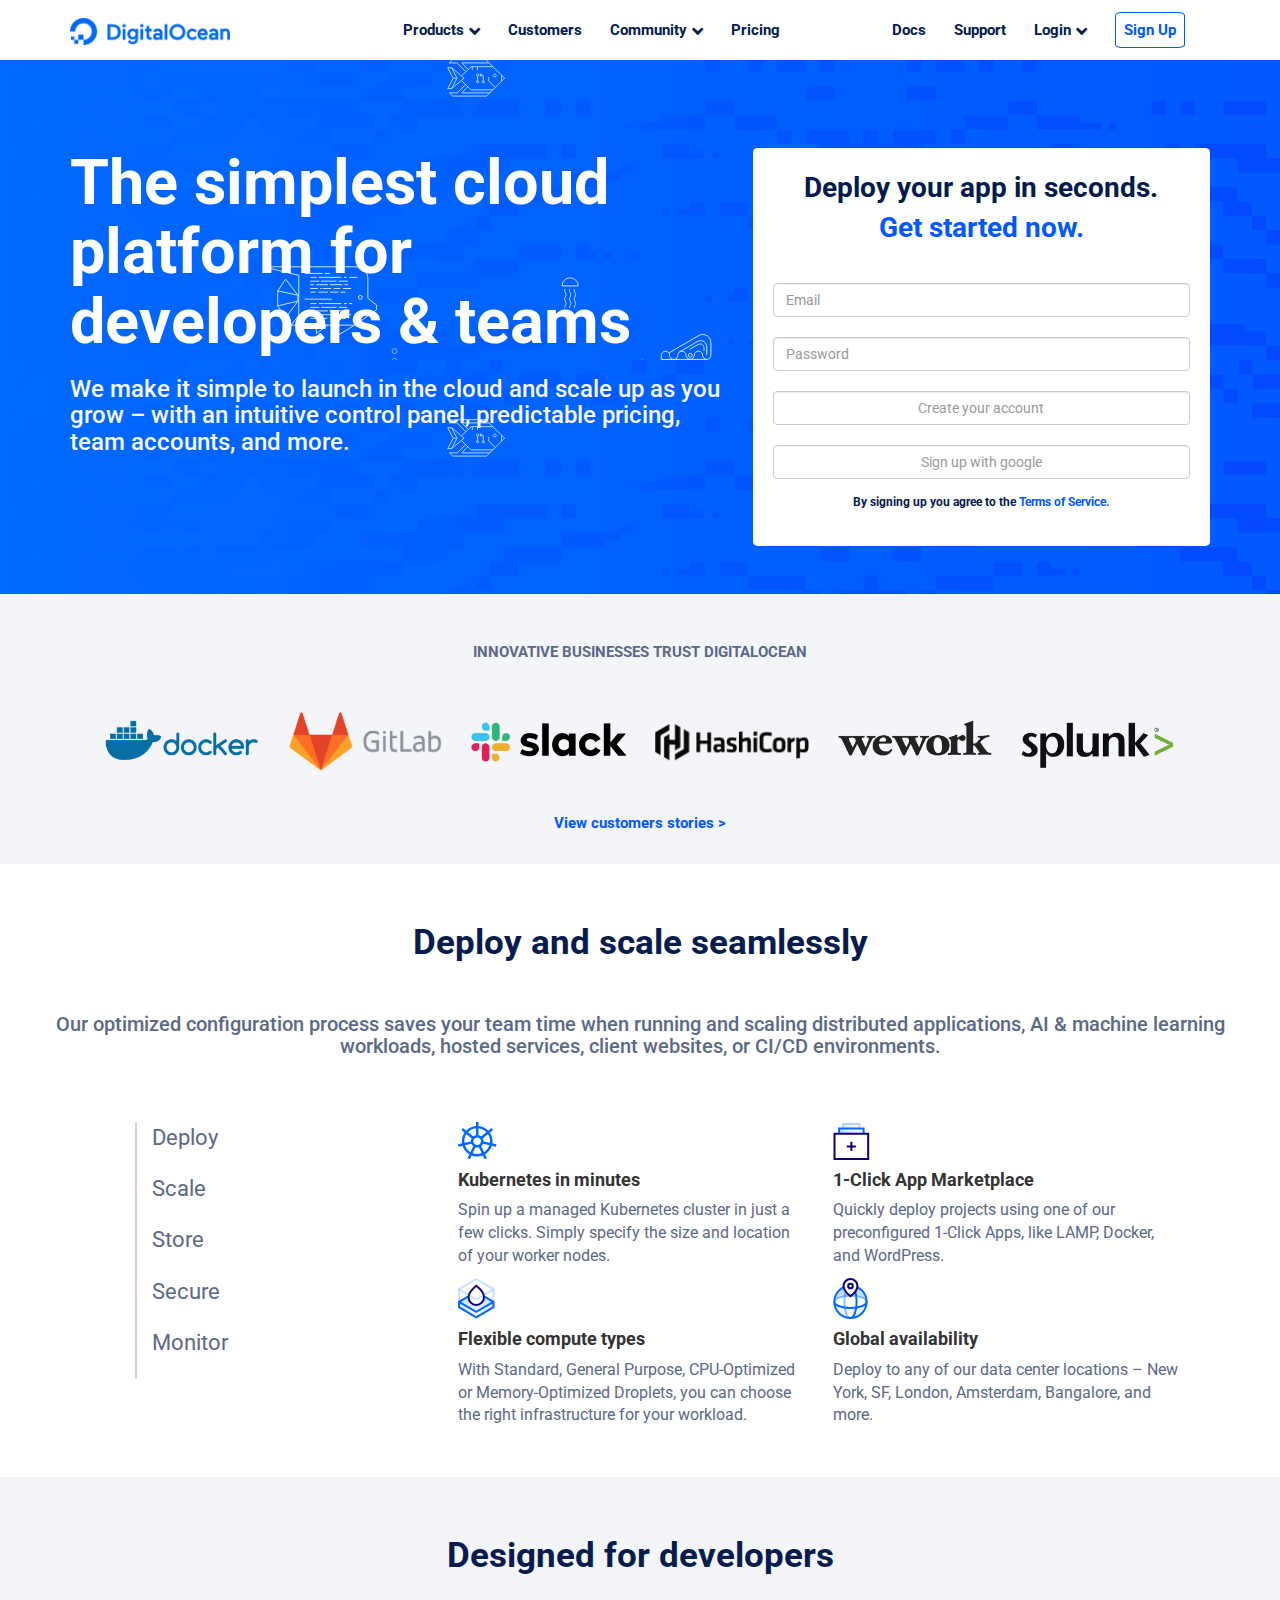
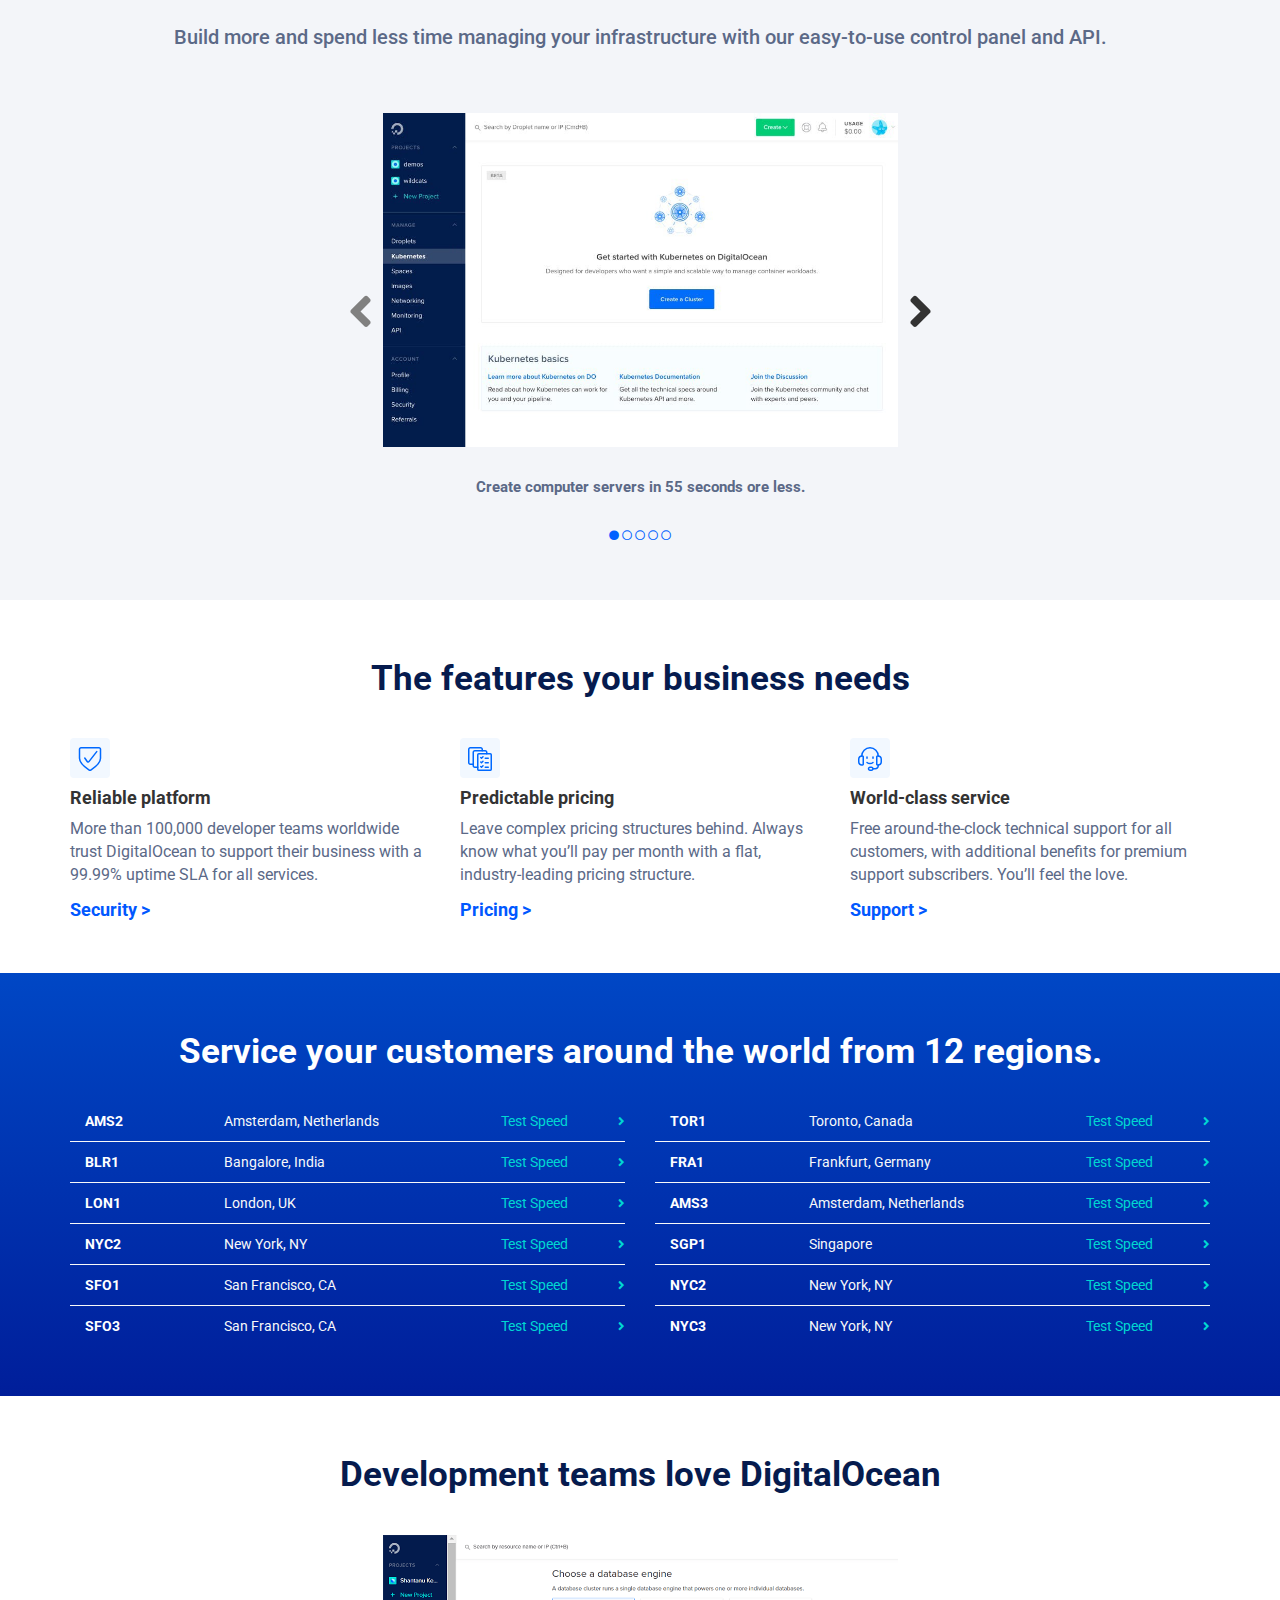
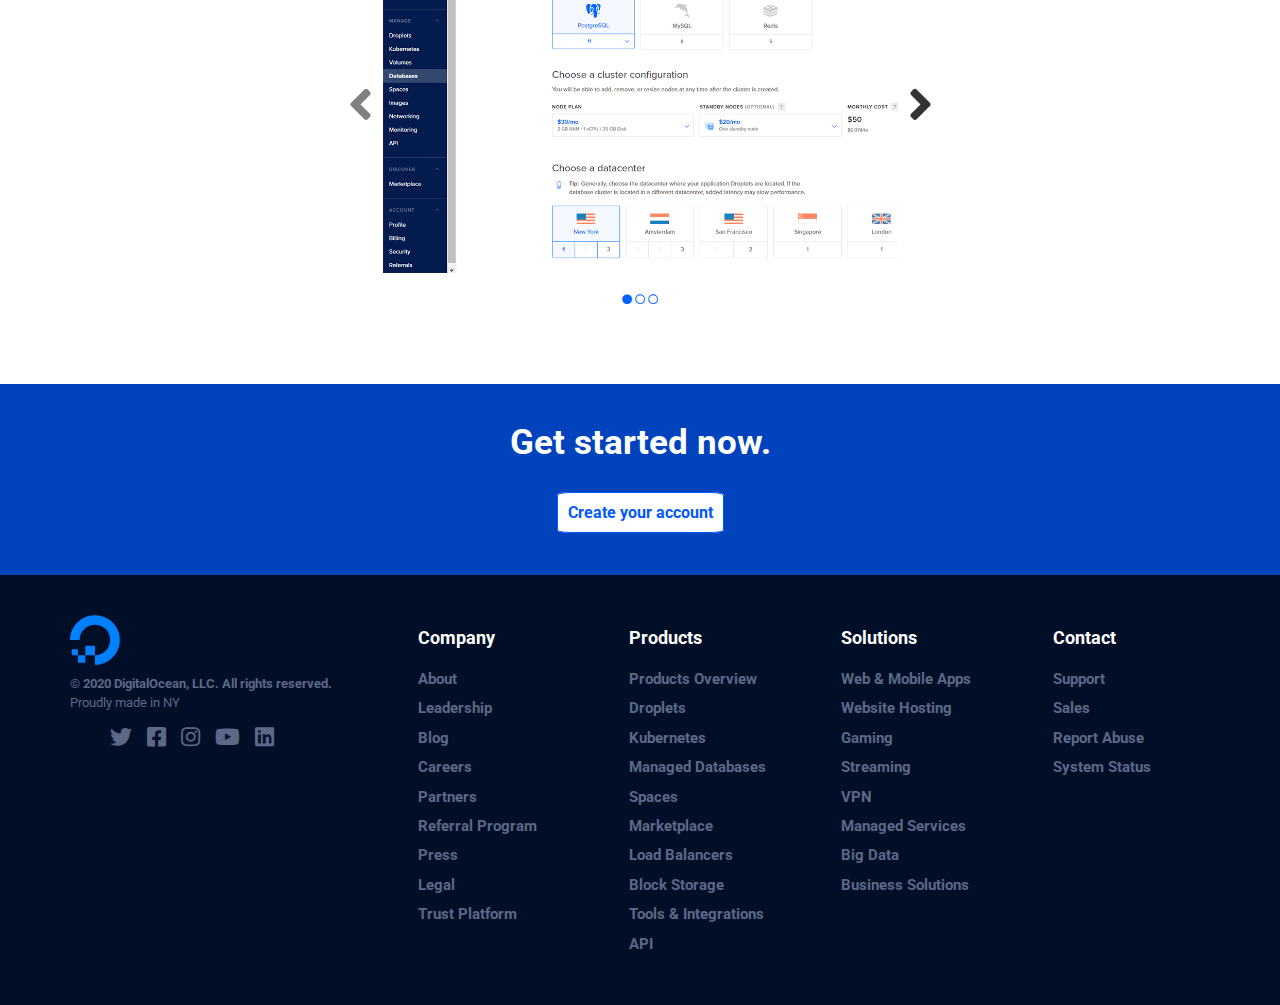
==== commit 80363620: "inserito stile a footer" ====
--- a/index.html
+++ b/index.html
@@ -121,7 +121,7 @@
       <!-- section /customers -->
 
       <!-- section deploy -->
-      <section class="deploy clearfix">
+      <section class="deploy">
         <div class="col-xs-12">
           <h2>Deploy and scale seamlessly</h2>
           <h3>Our optimized configuration process saves your team time when running and scaling distributed applications, AI & machine learning workloads, hosted services, client websites, or CI/CD environments.</h3>
@@ -200,7 +200,7 @@
       <!-- section /developers -->
 
       <!-- section features -->
-      <section class="features clearfix">
+      <section class="features">
         <div class="col-xs-12">
           <h2>The features your business needs</h2>
         </div>
@@ -232,7 +232,7 @@
        <!-- /section features -->
 
         <!-- section world -->
-        <section class="world clearfix">
+        <section class="world">
           <div class="container">
             <h2>Service your customers around the world from 12 regions.</h2>
             <div class="row">
@@ -361,7 +361,7 @@
       <!-- /section teams -->
 
       <!-- section get started -->
-      <section class="started clearfix">
+      <section class="started">
          <h2>Get started now.</h2>
          <p class="text-center"><a href="#">Create your account</a></p>
        </section>
@@ -373,12 +373,18 @@
     <footer>
       <div class="container">
         <div class="row">
-
-          <div class="col-lg-4">
-          </div>
-
-          <div class="col-lg-8">
-
+          <div class="footer-left col-lg-3">
+            <img src="img/footer-logo.svg" alt="">
+            <p><strong>© 2020 DigitalOcean, LLC. All rights reserved.</strong><br>Proudly made in NY</p>
+            <ul class="footer-social">
+              <li><i class="fab fa-twitter"></i></li>
+              <li><i class="fab fa-facebook-square"></i></li>
+              <li><i class="fab fa-instagram"></i></li>
+              <li><i class="fab fa-youtube"></i></li>
+              <li><i class="fab fa-linkedin"></i></li>
+            </ul>
+          </div>
+          <div class="footer-right col-lg-9">
                 <div class="col-xs-12 col-md-6 col-lg-3">
                   <ul class="list-top">
                     <li>Company</li>
@@ -395,36 +401,52 @@
                       <li>Trust Platform</li>
                     </ul>
                 </div>
-
                 <div class="col-xs-12 col-md-6 col-lg-3">
-                  <ul>
-                    <li>lorem</li>
-                    <li>lorem</li>
-                    <li>lorem</li>
+                  <ul class="list-top">
+                    <li>Products</li>
                   </ul>
-                </div>
-
+                    <ul>
+                      <li>Products Overview</li>
+                      <li>Droplets</li>
+                      <li>Kubernetes</li>
+                      <li>Managed Databases</li>
+                      <li>Spaces</li>
+                      <li>Marketplace</li>
+                      <li>Load Balancers</li>
+                      <li>Block Storage</li>
+                      <li>Tools & Integrations</li>
+                      <li>API</li>
+
+                    </ul>
+                </div>
                 <div class="col-xs-12 col-md-6 col-lg-3">
-                  <ul>
-                    <li>lorem</li>
-                    <li>lorem</li>
-                    <li>lorem</li>
+                  <ul class="list-top">
+                    <li>Solutions</li>
                   </ul>
-                </div>
-
+                    <ul>
+                      <li>Web & Mobile Apps</li>
+                      <li>Website Hosting</li>
+                      <li>Gaming</li>
+                      <li>Streaming</li>
+                      <li>VPN</li>
+                      <li>Managed Services</li>
+                      <li>Big Data</li>
+                      <li>Business Solutions</li>
+                    </ul>
+                </div>
                 <div class="col-xs-12 col-md-6 col-lg-3">
-                  <ul>
-                    <li>lorem</li>
-                    <li>lorem</li>
-                    <li>lorem</li>
+                  <ul class="list-top">
+                    <li>Contact</li>
                   </ul>
-                </div>
-
-              </div>
-
-          </div>
-
-
+                    <ul>
+                      <li>Support</li>
+                      <li>Sales</li>
+                      <li>Report Abuse</li>
+                      <li>System Status</li>
+                    </ul>
+                </div>
+              </div>
+          </div>
       </div>
     </footer>
     <!-- /FOOTER -->
--- a/css/style.css
+++ b/css/style.css
@@ -352,16 +352,48 @@
   background-color: #010E28;
 }
 
+.footer-left{
+  padding-top: 40px;
+}
+
+.footer-left img{
+  padding-bottom: 10px;
+}
+
+.footer-left p{
+  font-size: 13px;
+}
+
+.footer-social{
+  font-size: 22px;
+  color: #5b6987;
+  display: inline-block;
+}
+
+.footer-social li{
+  display: inline-block;
+  padding-right: 10px;
+}
+
+.footer-right{
+  padding-bottom: 40px;
+}
+
+.footer-right .list-top li{
+  color: white;
+  font-weight: bold;
+  font-size: 18px;
+  padding-top: 50px;
+}
+
 footer ul{
   list-style: none;
 }
 
-footer .list-top{
-  color: white;
-  font-weight: bold;
-}
-
-footer li{
-  color: #F8F9F9;
+.footer-right li{
+  color: #5b6987;
+  font-weight: bold;
+  font-size: 15px;
+  padding-top: 8px;
 }
 /* /FOOTER */
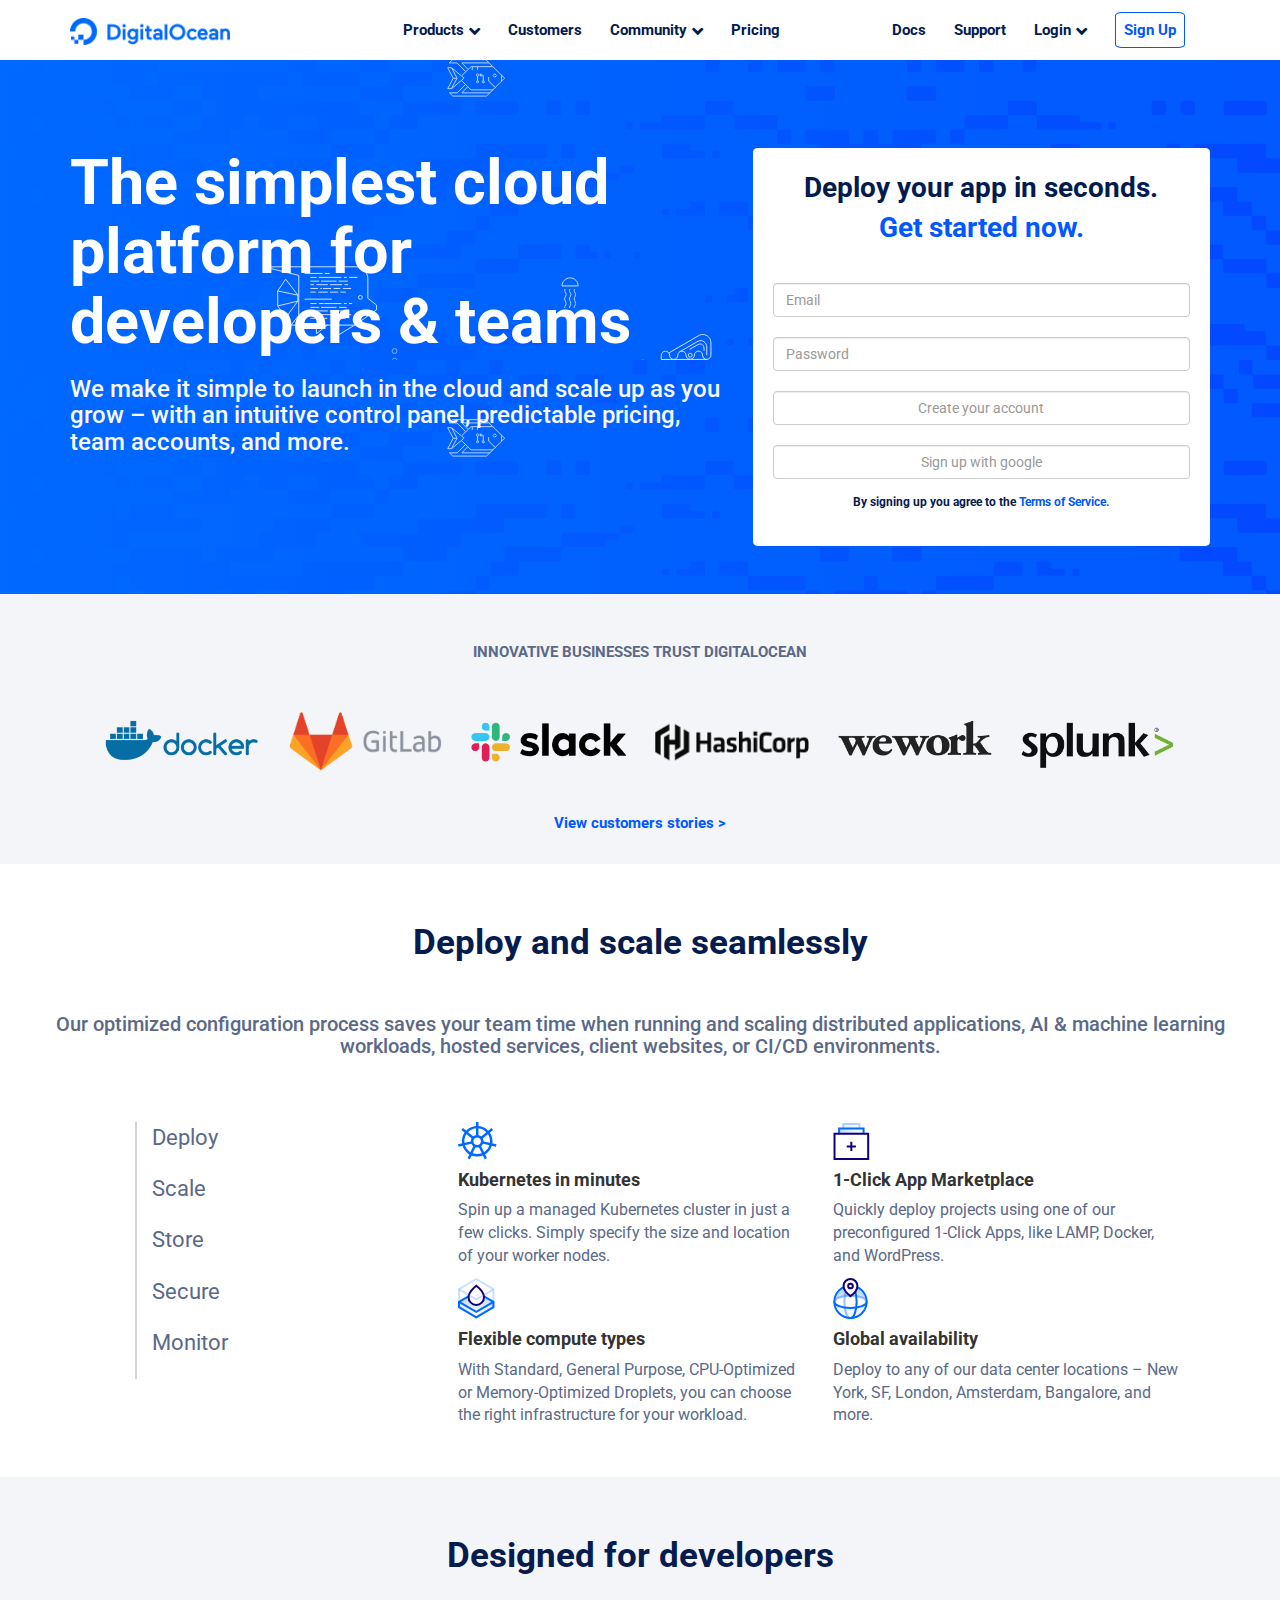
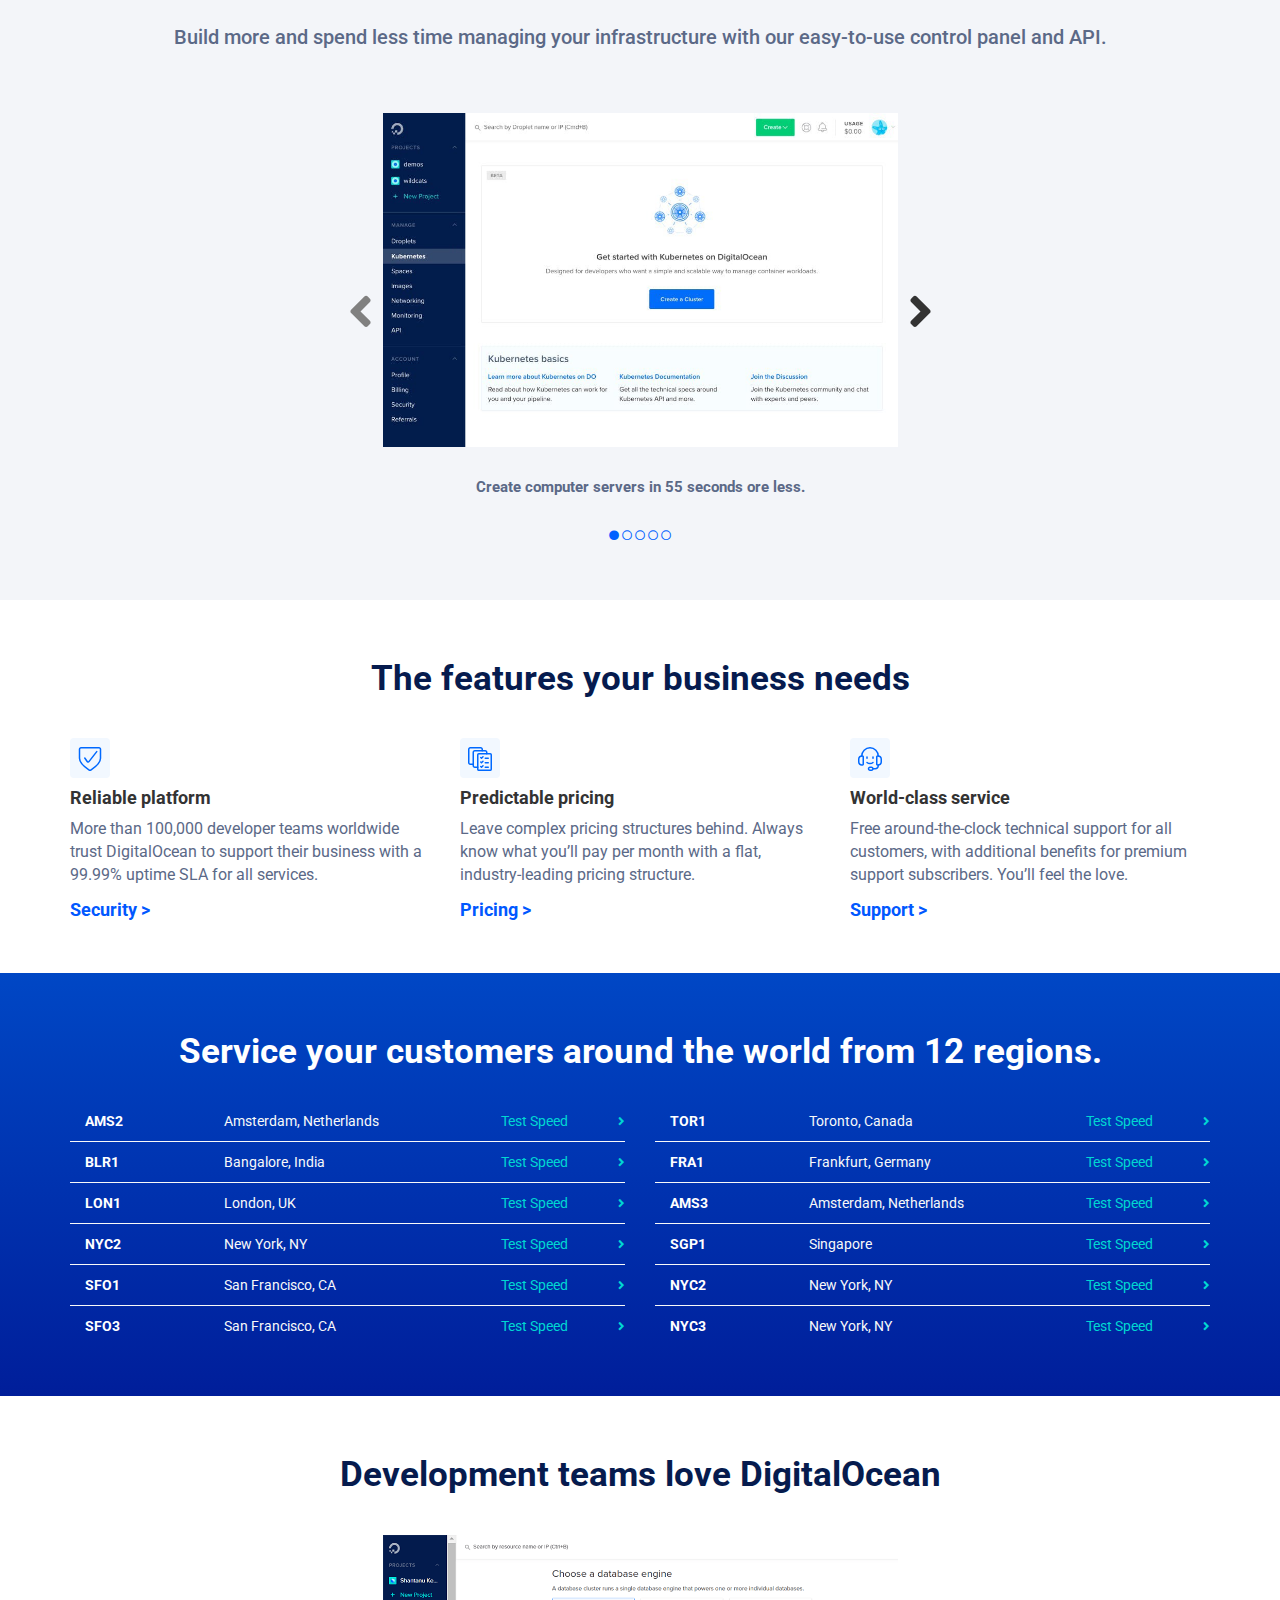
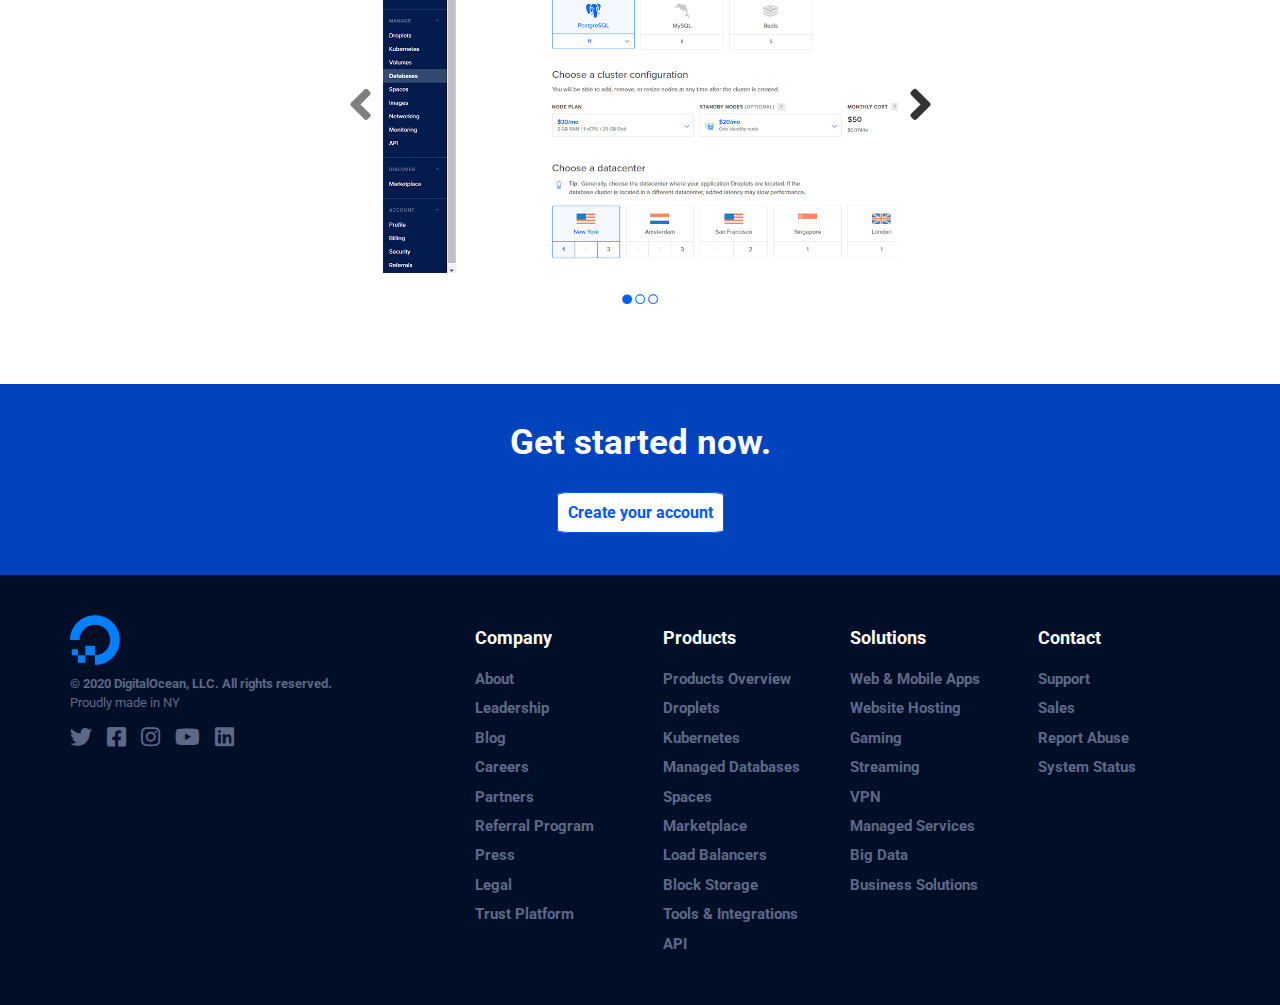
==== commit 985537e7: "aggiunte modifiche a footer" ====
--- a/index.html
+++ b/index.html
@@ -373,7 +373,7 @@
     <footer>
       <div class="container">
         <div class="row">
-          <div class="footer-left col-lg-3">
+          <div class="footer-left col-lg-4">
             <img src="img/footer-logo.svg" alt="">
             <p><strong>© 2020 DigitalOcean, LLC. All rights reserved.</strong><br>Proudly made in NY</p>
             <ul class="footer-social">
@@ -384,7 +384,7 @@
               <li><i class="fab fa-linkedin"></i></li>
             </ul>
           </div>
-          <div class="footer-right col-lg-9">
+          <div class="footer-right col-lg-8">
                 <div class="col-xs-12 col-md-6 col-lg-3">
                   <ul class="list-top">
                     <li>Company</li>
--- a/css/style.css
+++ b/css/style.css
@@ -388,6 +388,7 @@
 
 footer ul{
   list-style: none;
+  padding-left: 0;
 }
 
 .footer-right li{
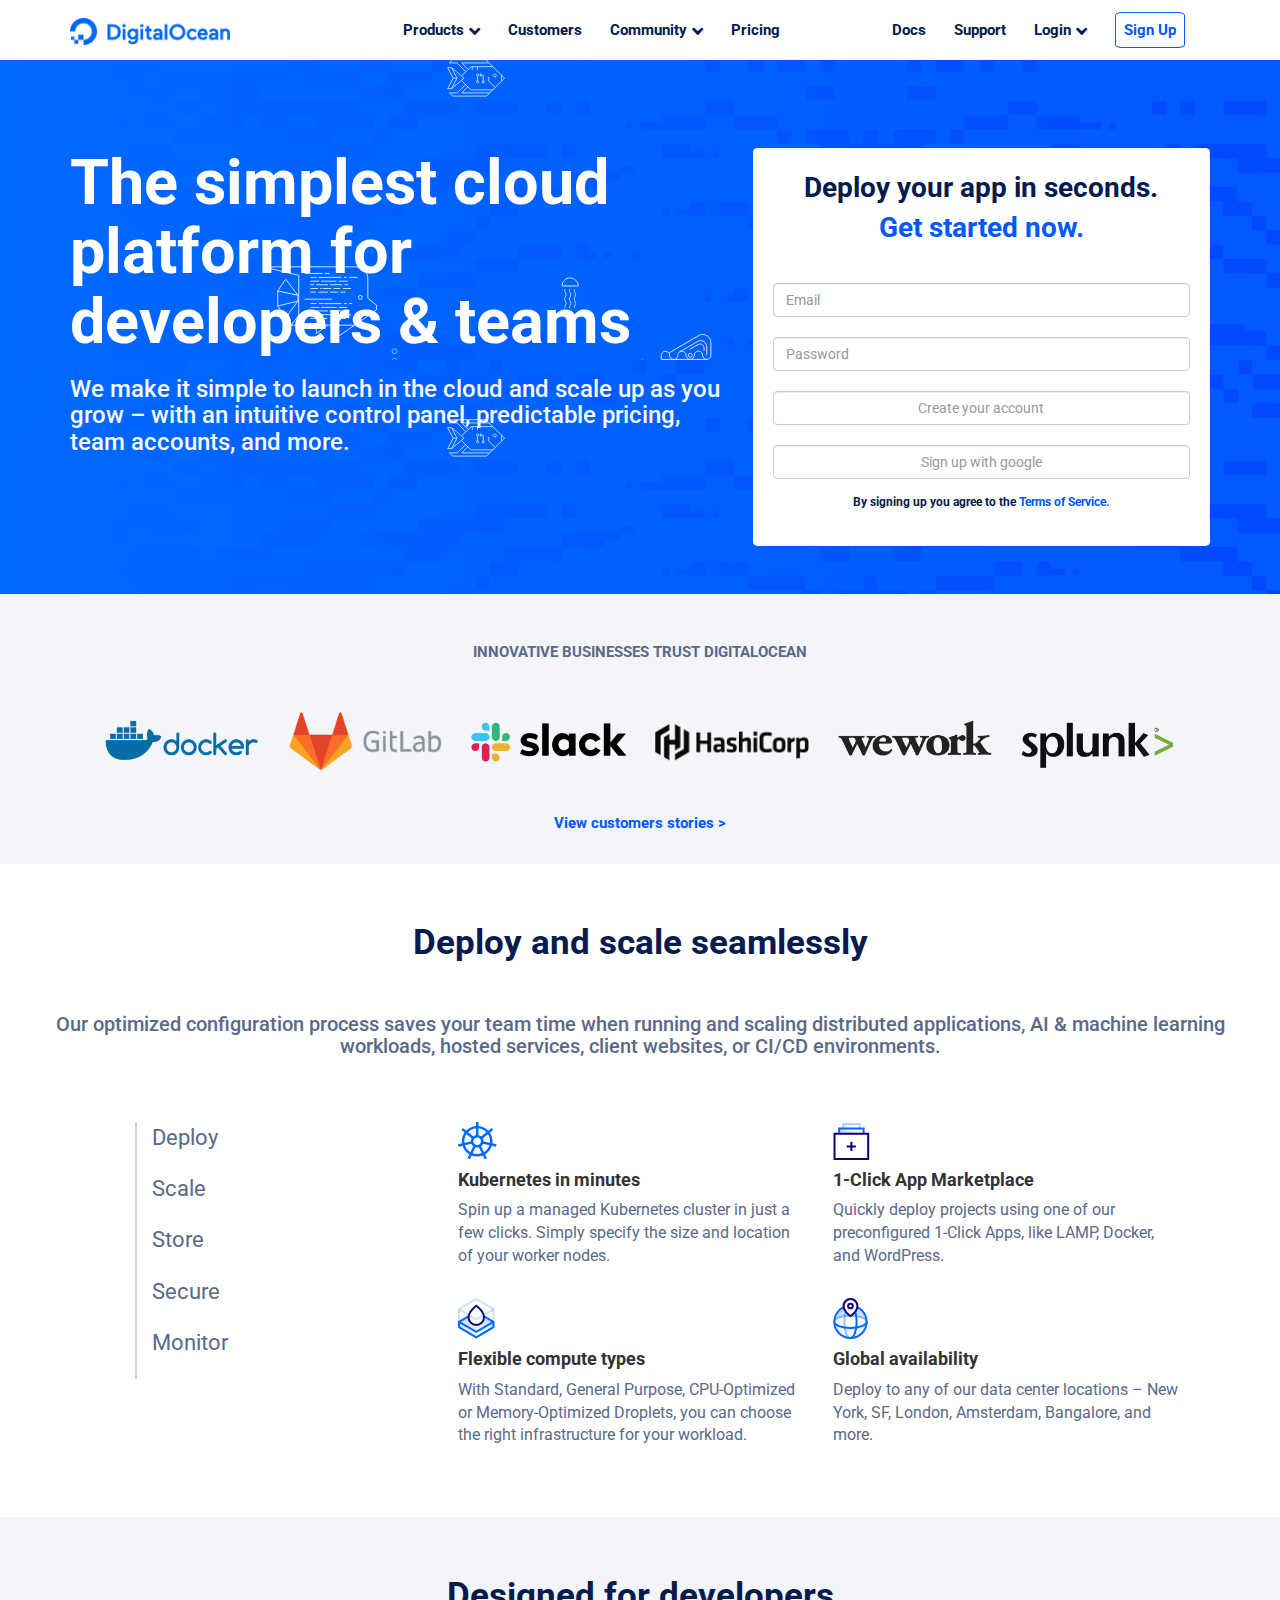
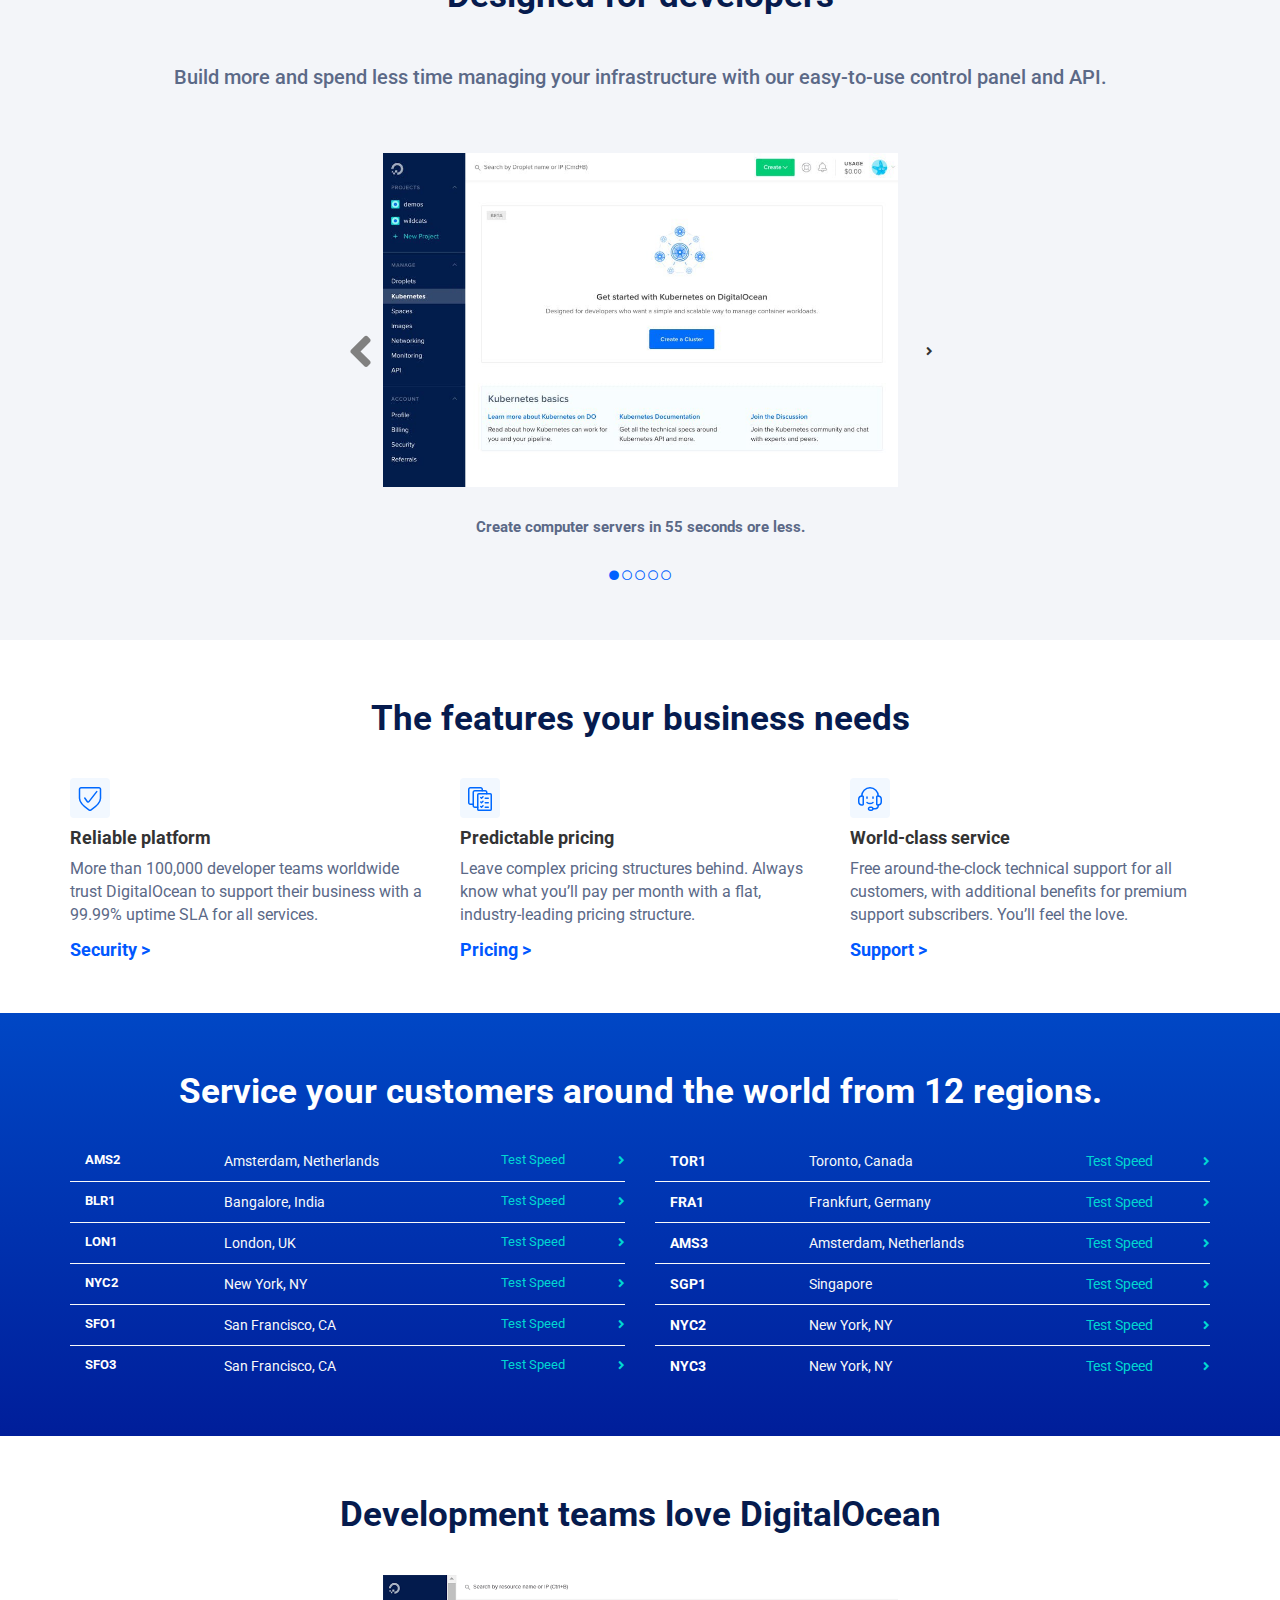
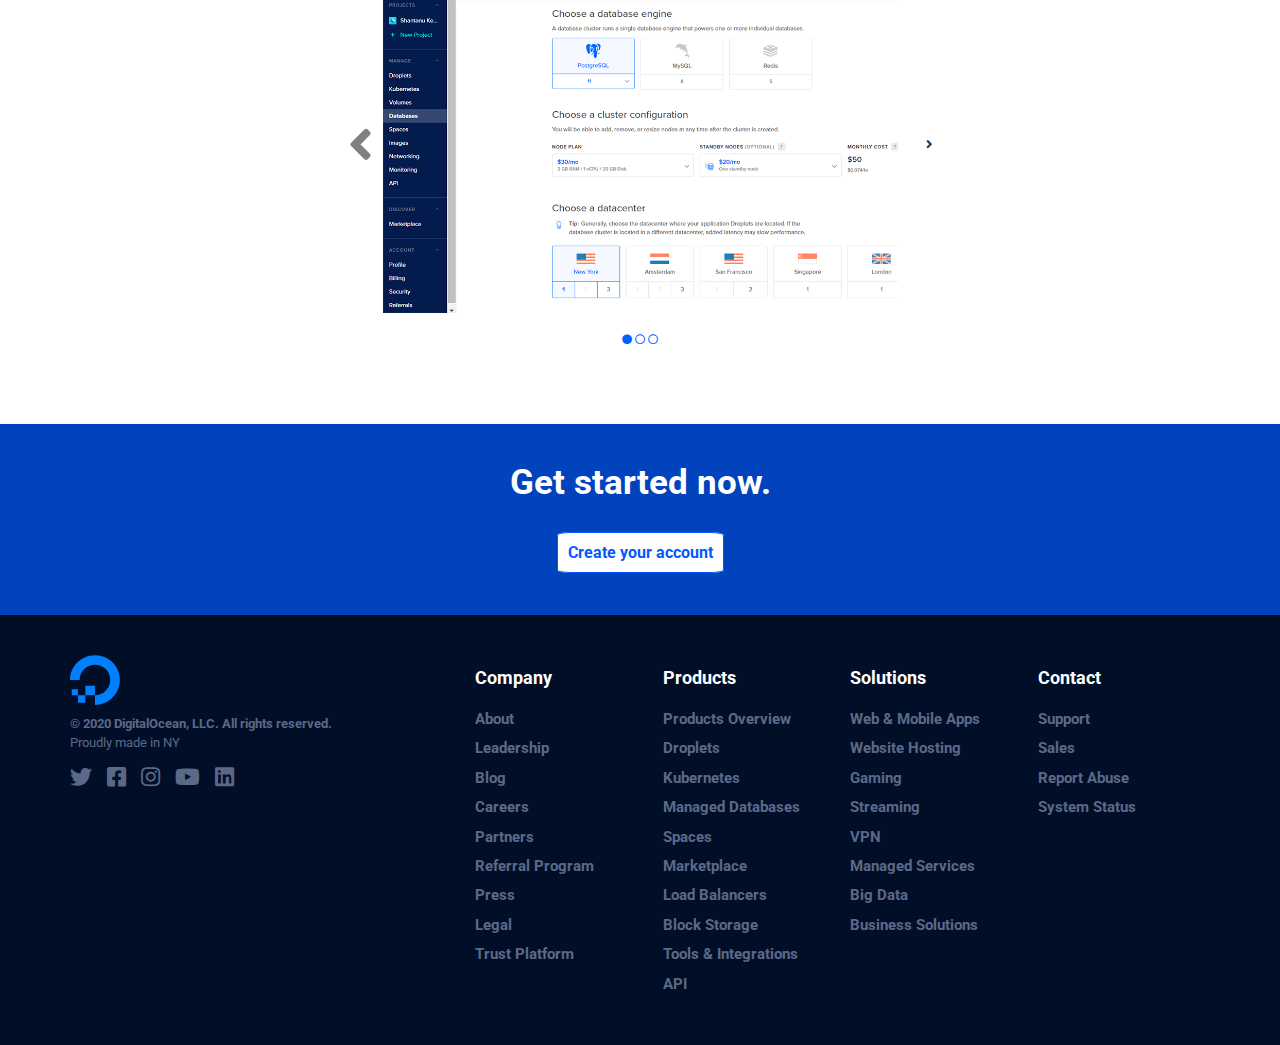
==== commit 174ec15c: "aggiunti hover" ====
--- a/index.html
+++ b/index.html
@@ -236,20 +236,20 @@
           <div class="container">
             <h2>Service your customers around the world from 12 regions.</h2>
             <div class="row">
-              <div class="col-md-12 col-lg-6">
+              <div class="world-list col-md-12 col-lg-6">
                 <!-- listato città -->
                 <ul class="container-fluid">
                   <li class="row">
                     <div class="col-xs-2 col-md-2 col-lg-3"><span>AMS2</span></div>
                     <div class="col-xs-7 col-md-8 col-lg-6"><p>Amsterdam, Netherlands</p></div>
-                    <div class="col-xs-3 col-md-2 col-lg-3"><a href="#">Test Speed <i class="fas fa-angle-right"></i></a></div>
+                    <div class="col-xs-3 col-md-2 col-lg-3"><a href="#">Test Speed<i class="fas fa-angle-right"></i></a></div>
                   </li>
                 </ul>
                 <ul class="container-fluid">
                   <li class="row">
                     <div class="col-xs-2 col-md-2 col-lg-3"><span>BLR1</span></div>
                     <div class="col-xs-7 col-md-8 col-lg-6"><p>Bangalore, India</p></div>
-                    <div class="col-xs-3 col-md-2 col-lg-3"><a href="#">Test Speed <i class="fas fa-angle-right"></i></a></div>
+                    <div class="col-xs-3 col-md-2 col-lg-3"><a href="#">Test Speed<i class="fas fa-angle-right"></i></a></div>
                   </li>
                 </ul>
                 <ul class="container-fluid">
--- a/css/style.css
+++ b/css/style.css
@@ -1,4 +1,14 @@
 /* VALORI GENERICI */
+*{
+  font-family: 'Roboto', sans-serif;
+}
+
+.clearfix::after{
+  content: "";
+  display: block;
+  clear: both
+}
+
 h2{
   font-size: 35px;
   font-weight: bold;
@@ -18,19 +28,14 @@
   font-weight: bold;
 }
 
-*{
-  font-family: 'Roboto', sans-serif;
-}
-
 a{
   color: #0158FF;
   font-weight: bold;
 }
 
-.clearfix::after{
-  content: "";
-  display: block;
-  clear: both
+a:hover{
+  text-decoration: none;
+  color: #1633ff;
 }
 
 p{
@@ -38,6 +43,7 @@
   font-size: 16px;
 }
 
+/* carousel */
 .carousel-box{
   margin: 0 20px;
 }
@@ -54,6 +60,7 @@
   top: 50%;
   left: 0;
   transform: translateY(-50%);
+  cursor: pointer;
 }
 
 .fa-angle-right{
@@ -62,17 +69,14 @@
   top: 50%;
   right: 0;
   transform: translateY(-50%);
+  cursor: pointer;
 }
 
 .blue-circles{
   padding: 15px 0 30px 0;
-}
-
-@media screen and (max-width: 991px){
-  .carousel-img{
-    width: 70%;
-  }
-}
+  cursor: pointer;
+}
+/* carousel */
 /* /VALORI GENERICI */
 
 /* HEADER */
@@ -90,6 +94,7 @@
 
 .header_top img{
   width: 160px;
+  cursor: pointer;
 }
 
 .header-nav ul{
@@ -102,6 +107,11 @@
   font-weight: bold;
   color: #031b4e;
   font-size: 15px;
+}
+
+.header-nav li:hover{
+  color: #0158FF;
+  cursor: pointer;
 }
 
 .header-nav i{
@@ -118,6 +128,13 @@
   border: 1px solid #0158FF;
   padding: 8px;
   border-radius: 10%;
+  text-decoration: none;
+}
+
+.text-right a:hover{
+  background-color: #0158FF;
+  color: white;
+  text-decoration: none;
 }
 
 .glyphicon-menu-hamburger{
@@ -138,9 +155,9 @@
 }
 
 .jumbo_text h3{
-text-align: left;
-color: #F8F9F9;
-font-size: 24px;
+  text-align: left;
+  color: #F8F9F9;
+  font-size: 24px;
 }
 
 .jumbotron form{
@@ -180,9 +197,9 @@
     margin-top: 0;
   }
 }
-
 /* /jumbotron
 /* /HEADER */
+
 
 /* MAIN */
 /* section customers */
@@ -223,7 +240,6 @@
     width: calc(50% - 20px);
   }
 }
-
 /* section customers */
 
 /* <!-- section deploy --> */
@@ -242,6 +258,11 @@
   padding-bottom: 20px;
   text-align: left;
   color: #5b6987;
+  cursor: pointer;
+}
+
+.deploy-right-box{
+  padding-bottom: 20px;
 }
 
 @media screen and (max-width: 992px){
@@ -261,7 +282,6 @@
 }
 
 .developers-box p{
-  /* text-align: center; */
   font-size: 15px;
   padding-top: 30px;
   color: #5b6987;
@@ -317,13 +337,16 @@
 .world a{
   color: #00D7D2;
   font-weight: normal;
-  text-align: right;
-}
-
-.world .fa-angle-right{
+}
+
+.world a:hover{
+  color: #0158FF;
+}
+
+.world-list, .fa-angle-right{
   font-size: 13px;
   vertical-align: middle;
-  padding-left: 5px;
+  cursor: pointer;
 }
 /* <!-- section /world --> */
 
@@ -344,14 +367,24 @@
   padding: 10px;
   border-radius: 8%;
 }
+
+.started a:hover{
+  background-color: lightgrey;
+}
 /* <!-- section /get started --> */
 /* /MAIN */
+
 
 /* FOOTER */
 footer{
   background-color: #010E28;
 }
 
+footer ul{
+  list-style: none;
+  padding-left: 0;
+}
+
 .footer-left{
   padding-top: 40px;
 }
@@ -368,6 +401,10 @@
   font-size: 22px;
   color: #5b6987;
   display: inline-block;
+}
+
+.footer-social li:hover{
+  color: white;
 }
 
 .footer-social li{
@@ -386,15 +423,14 @@
   padding-top: 50px;
 }
 
-footer ul{
-  list-style: none;
-  padding-left: 0;
-}
-
 .footer-right li{
   color: #5b6987;
   font-weight: bold;
   font-size: 15px;
   padding-top: 8px;
 }
+
+.footer-right li:hover{
+  color: white;
+}
 /* /FOOTER */
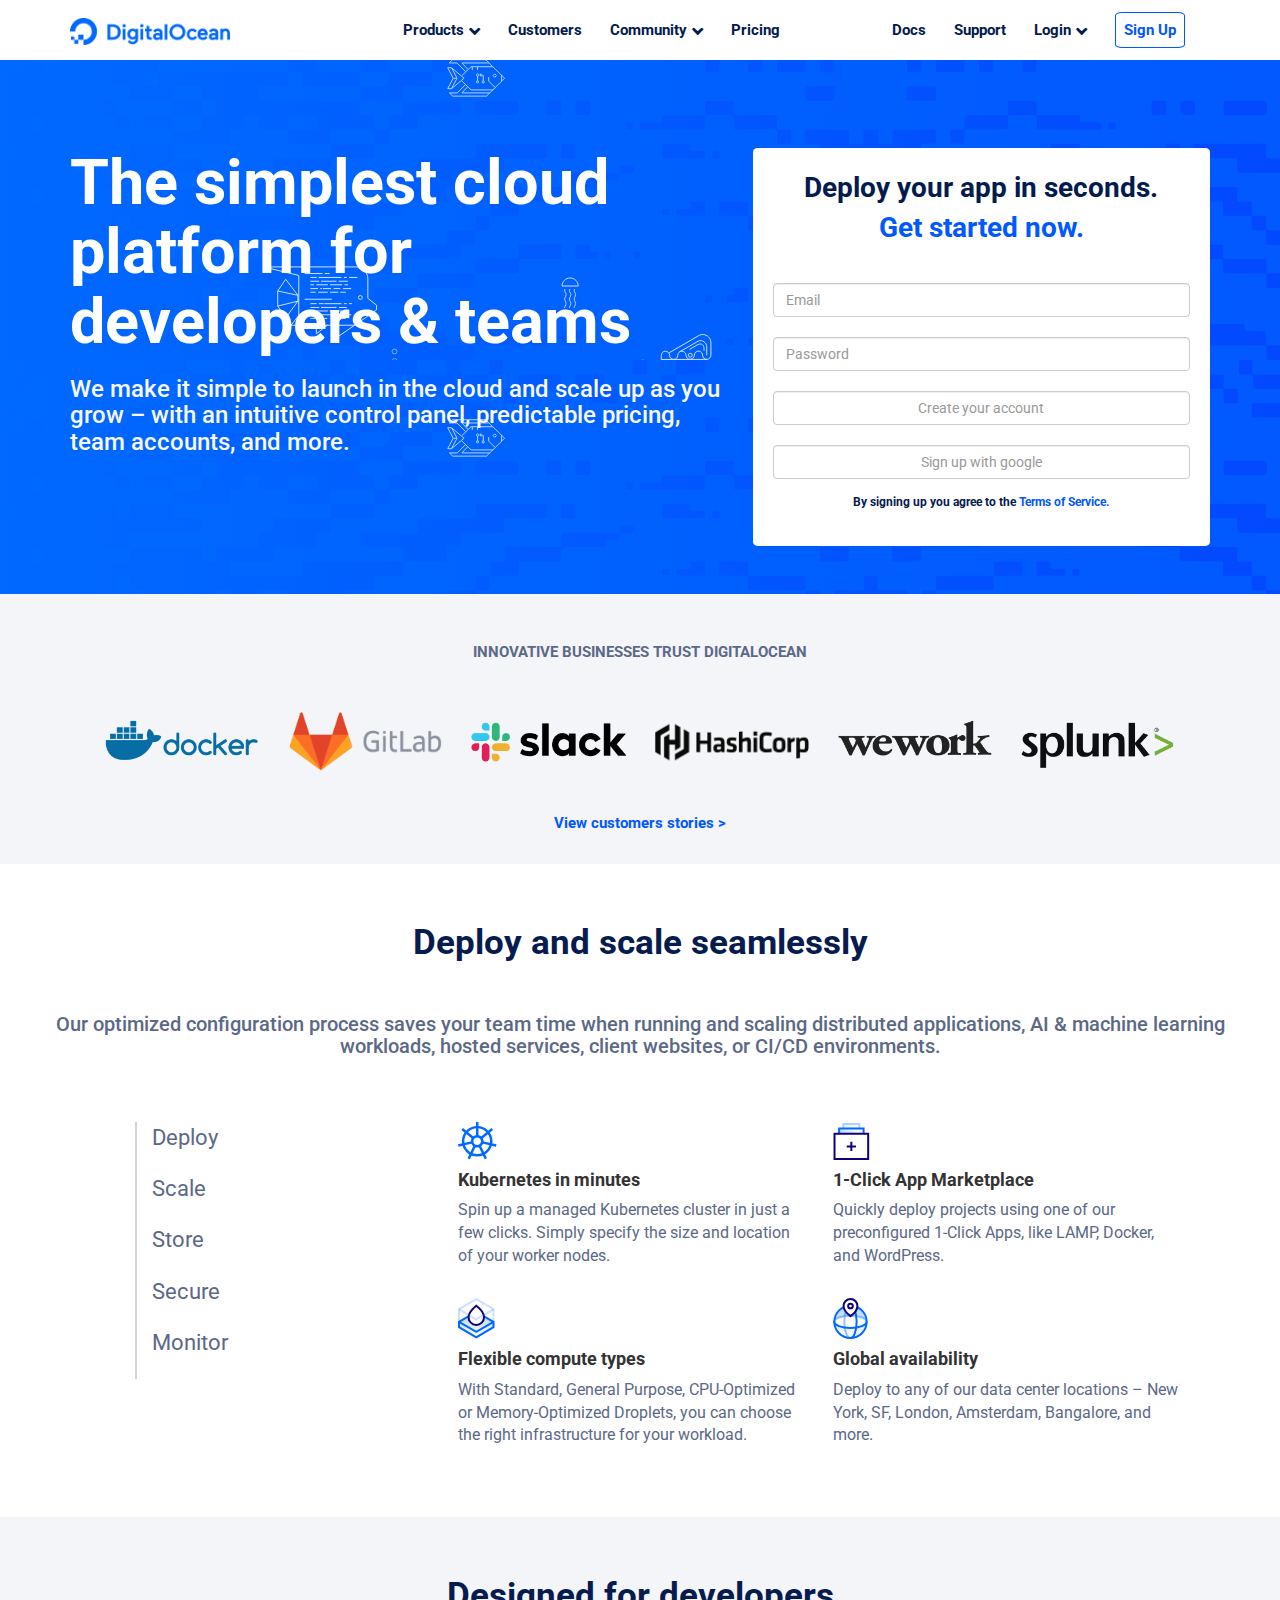
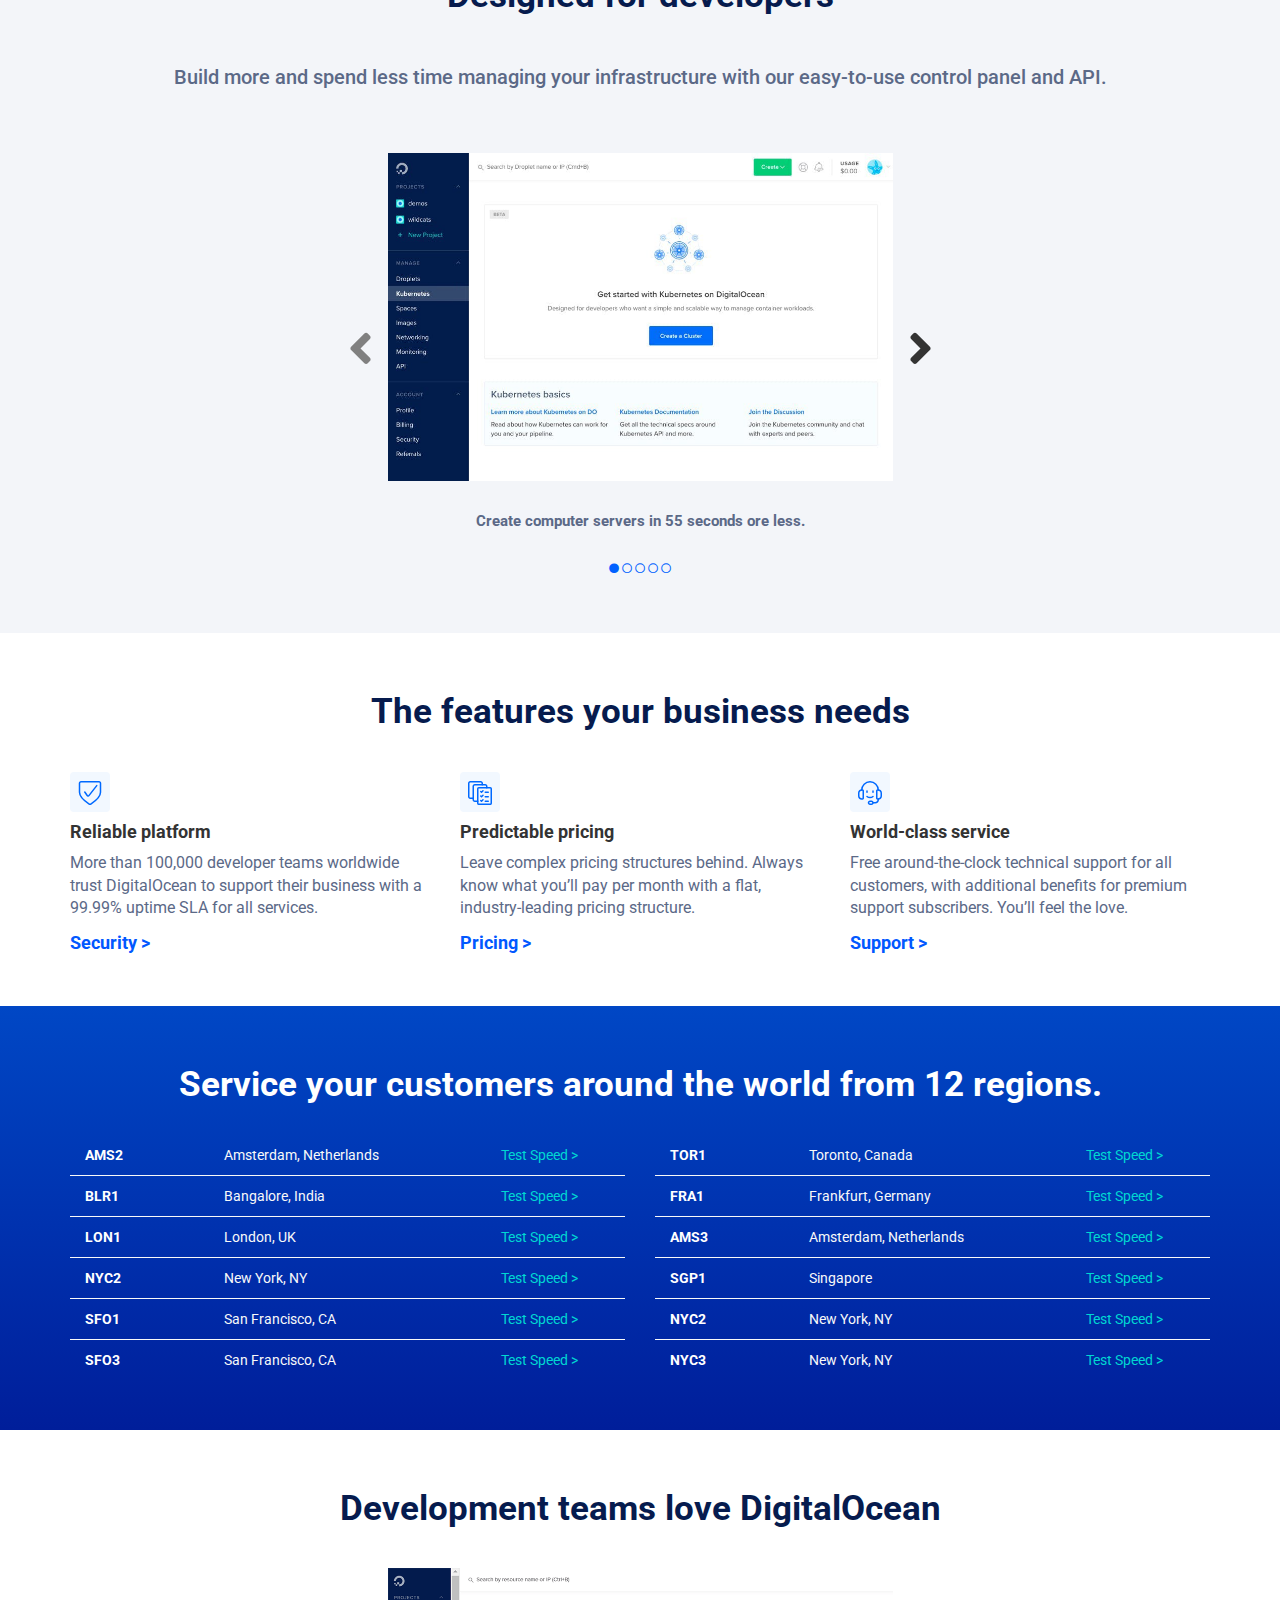
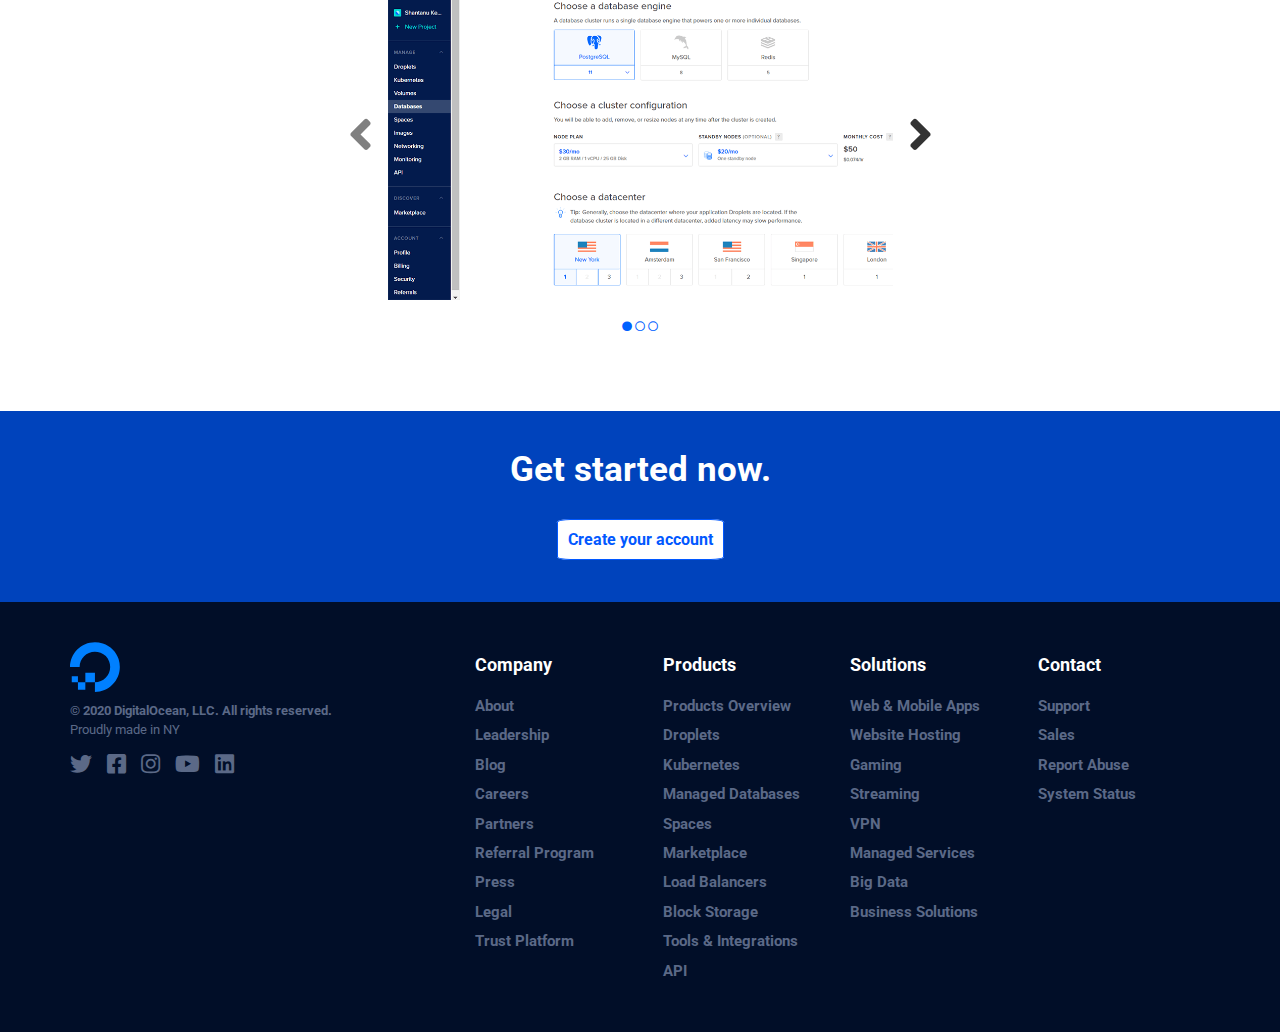
==== commit 8e82f182: "modificato sezione world e aggiunte altri dettagli" ====
--- a/index.html
+++ b/index.html
@@ -236,48 +236,48 @@
           <div class="container">
             <h2>Service your customers around the world from 12 regions.</h2>
             <div class="row">
-              <div class="world-list col-md-12 col-lg-6">
+              <div class="col-md-12 col-lg-6">
                 <!-- listato città -->
                 <ul class="container-fluid">
                   <li class="row">
                     <div class="col-xs-2 col-md-2 col-lg-3"><span>AMS2</span></div>
                     <div class="col-xs-7 col-md-8 col-lg-6"><p>Amsterdam, Netherlands</p></div>
-                    <div class="col-xs-3 col-md-2 col-lg-3"><a href="#">Test Speed<i class="fas fa-angle-right"></i></a></div>
+                    <div class="col-xs-3 col-md-2 col-lg-3"><a href="#">Test Speed ></a></div>
                   </li>
                 </ul>
                 <ul class="container-fluid">
                   <li class="row">
                     <div class="col-xs-2 col-md-2 col-lg-3"><span>BLR1</span></div>
                     <div class="col-xs-7 col-md-8 col-lg-6"><p>Bangalore, India</p></div>
-                    <div class="col-xs-3 col-md-2 col-lg-3"><a href="#">Test Speed<i class="fas fa-angle-right"></i></a></div>
+                    <div class="col-xs-3 col-md-2 col-lg-3"><a href="#">Test Speed ></a></div>
                   </li>
                 </ul>
                 <ul class="container-fluid">
                   <li class="row">
                     <div class="col-xs-2 col-md-2 col-lg-3"><span>LON1</span></div>
                     <div class="col-xs-7 col-md-8 col-lg-6"><p>London, UK</p></div>
-                    <div class="col-xs-3 col-md-2 col-lg-3"><a href="#">Test Speed <i class="fas fa-angle-right"></i></a></div>
+                    <div class="col-xs-3 col-md-2 col-lg-3"><a href="#">Test Speed ></i></a></div>
                   </li>
                 </ul>
                 <ul class="container-fluid">
                   <li class="row">
                     <div class="col-xs-2 col-md-2 col-lg-3"><span>NYC2</span></div>
                     <div class="col-xs-7 col-md-8 col-lg-6"><p>New York, NY</p></div>
-                    <div class="col-xs-3 col-md-2 col-lg-3"><a href="#">Test Speed <i class="fas fa-angle-right"></i></a></div>
+                    <div class="col-xs-3 col-md-2 col-lg-3"><a href="#">Test Speed ></a></div>
                   </li>
                 </ul>
                 <ul class="container-fluid">
                   <li class="row">
                     <div class="col-xs-2 col-md-2 col-lg-3"><span>SFO1</span></div>
                     <div class="col-xs-7 col-md-8 col-lg-6"><p>San Francisco, CA</p></div>
-                    <div class="col-xs-3 col-md-2 col-lg-3"><a href="#">Test Speed <i class="fas fa-angle-right"></i></a></div>
+                    <div class="col-xs-3 col-md-2 col-lg-3"><a href="#">Test Speed ></a></div>
                   </li>
                 </ul>
                 <ul class="container-fluid">
                   <li class="row">
                     <div class="col-xs-2 col-md-2 col-lg-3"><span>SFO3</span></div>
                     <div class="col-xs-7 col-md-8 col-lg-6"><p>San Francisco, CA</p></div>
-                    <div class="col-xs-3 col-md-2 col-lg-3"><a href="#">Test Speed <i class="fas fa-angle-right"></i></a></div>
+                    <div class="col-xs-3 col-md-2 col-lg-3"><a href="#">Test Speed ></a></div>
                   </li>
                 </ul>
               </div>
@@ -288,42 +288,42 @@
                   <li class="row">
                     <div class="col-xs-2 col-md-2 col-lg-3"><span>TOR1</span></div>
                     <div class="col-xs-7 col-md-8 col-lg-6"><p>Toronto, Canada</p></div>
-                    <div class="col-xs-3 col-md-2 col-lg-3"><a href="#">Test Speed <i class="fas fa-angle-right"></i></a></div>
+                    <div class="col-xs-3 col-md-2 col-lg-3"><a href="#">Test Speed ></a></div>
                   </li>
                 </ul>
                 <ul class="container-fluid">
                   <li class="row">
                     <div class="col-xs-2 col-md-2 col-lg-3"><span>FRA1</span></div>
                     <div class="col-xs-7 col-md-8 col-lg-6"><p>Frankfurt, Germany</p></div>
-                    <div class="col-xs-3 col-md-2 col-lg-3"><a href="#">Test Speed <i class="fas fa-angle-right"></i></a></div>
+                    <div class="col-xs-3 col-md-2 col-lg-3"><a href="#">Test Speed ></a></div>
                   </li>
                 </ul>
                 <ul class="container-fluid">
                   <li class="row">
                     <div class="col-xs-2 col-md-2 col-lg-3"><span>AMS3</span></div>
                     <div class="col-xs-7 col-md-8 col-lg-6"><p>Amsterdam, Netherlands</p></div>
-                    <div class="col-xs-3 col-md-2 col-lg-3"><a href="#">Test Speed <i class="fas fa-angle-right"></i></a></div>
+                    <div class="col-xs-3 col-md-2 col-lg-3"><a href="#">Test Speed ></a></div>
                   </li>
                 </ul>
                 <ul class="container-fluid">
                   <li class="row">
                     <div class="col-xs-2 col-md-2 col-lg-3"><span>SGP1</span></div>
                     <div class="col-xs-7 col-md-8 col-lg-6"><p>Singapore</p></div>
-                    <div class="col-xs-3 col-md-2 col-lg-3"><a href="#">Test Speed <i class="fas fa-angle-right"></i></a></div>
+                    <div class="col-xs-3 col-md-2 col-lg-3"><a href="#">Test Speed ></a></div>
                   </li>
                 </ul>
                 <ul class="container-fluid">
                   <li class="row">
                     <div class="col-xs-2 col-md-2 col-lg-3"><span>NYC2</span></div>
                     <div class="col-xs-7 col-md-8 col-lg-6"><p>New York, NY</p></div>
-                    <div class="col-xs-3 col-md-2 col-lg-3"><a href="#">Test Speed <i class="fas fa-angle-right"></i></a></div>
+                    <div class="col-xs-3 col-md-2 col-lg-3"><a href="#">Test Speed ></a></div>
                   </li>
                 </ul>
                 <ul class="container-fluid">
                   <li class="row">
                     <div class="col-xs-2 col-md-2 col-lg-3"><span>NYC3</span></div>
                     <div class="col-xs-7 col-md-8 col-lg-6"><p>New York, NY</p></div>
-                    <div class="col-xs-3 col-md-2 col-lg-3"><a href="#">Test Speed <i class="fas fa-angle-right"></i></a></div>
+                    <div class="col-xs-3 col-md-2 col-lg-3"><a href="#">Test Speed ></a></div>
                   </li>
                 </ul>
               </div>
--- a/css/style.css
+++ b/css/style.css
@@ -45,7 +45,7 @@
 
 /* carousel */
 .carousel-box{
-  margin: 0 20px;
+  margin: 0 25px;
 }
 
 .carousel-img{
@@ -342,12 +342,6 @@
 .world a:hover{
   color: #0158FF;
 }
-
-.world-list, .fa-angle-right{
-  font-size: 13px;
-  vertical-align: middle;
-  cursor: pointer;
-}
 /* <!-- section /world --> */
 
 /* <!-- section get started --> */
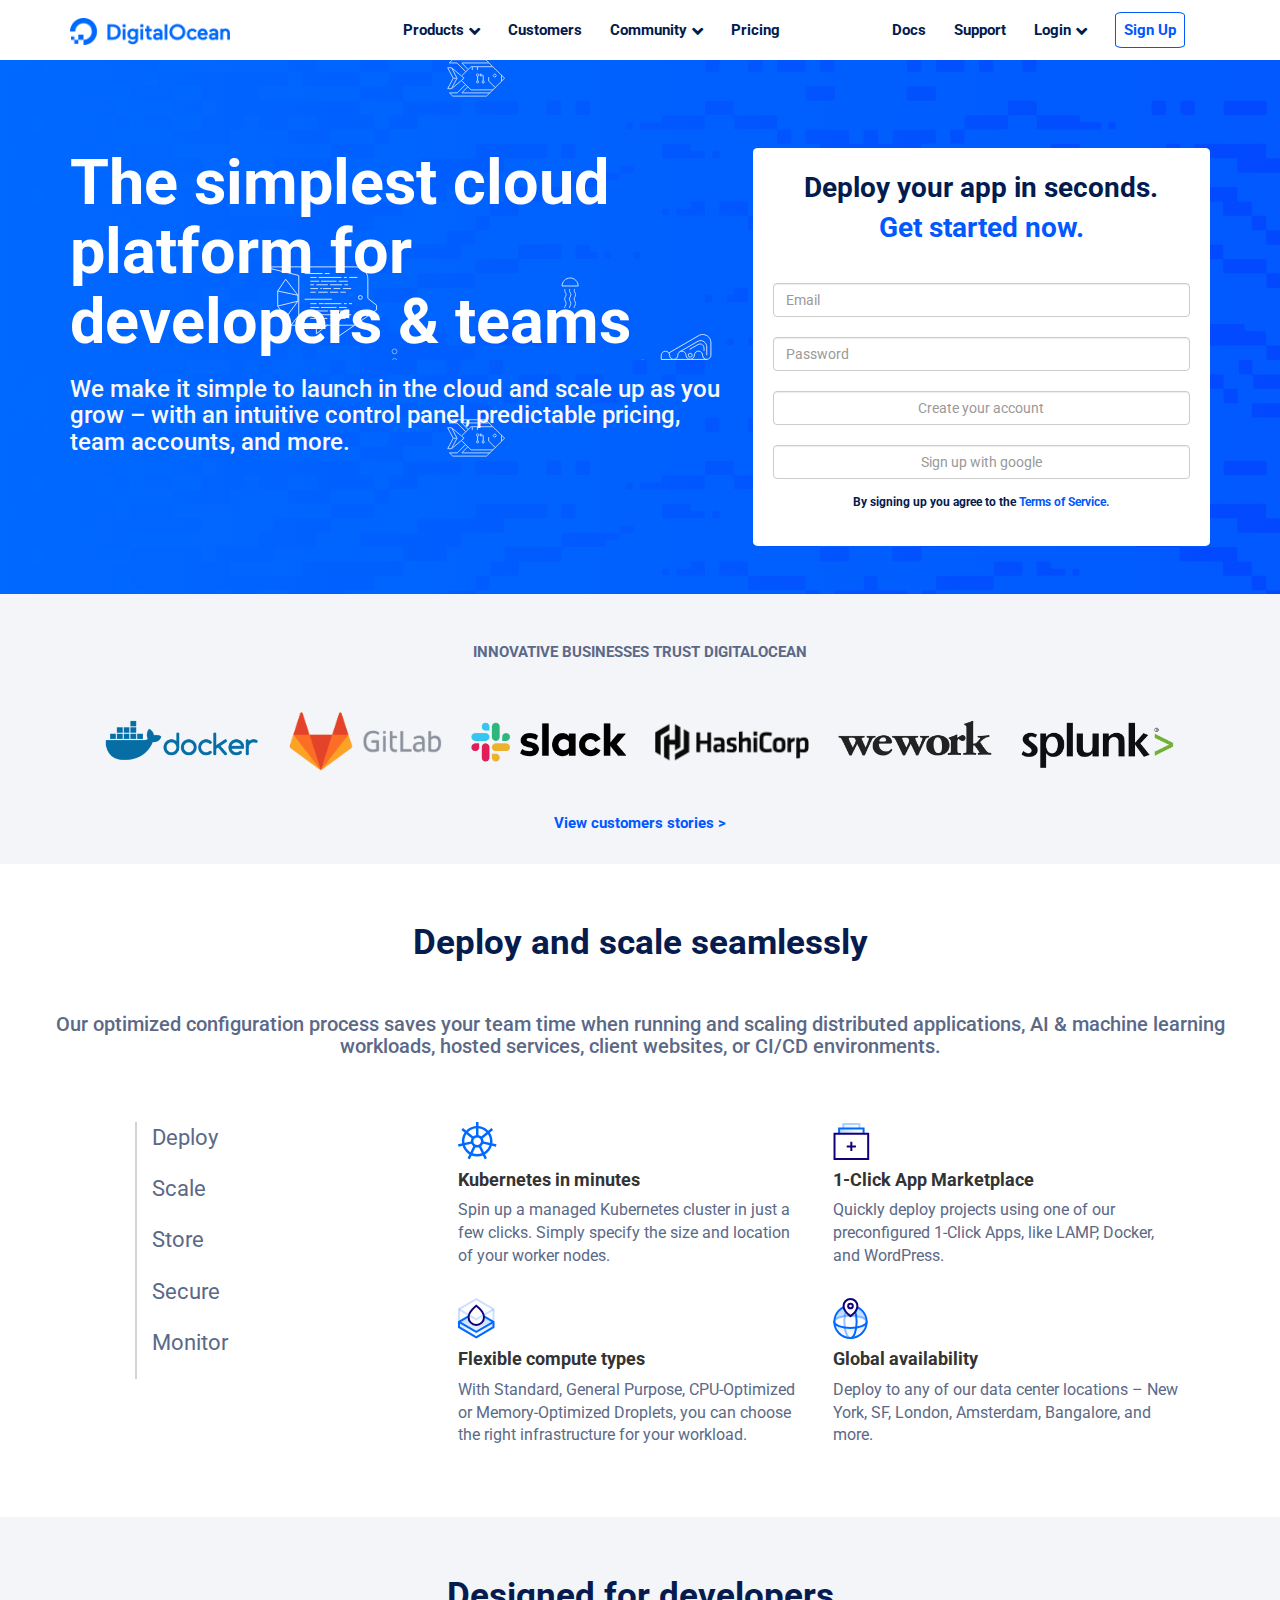
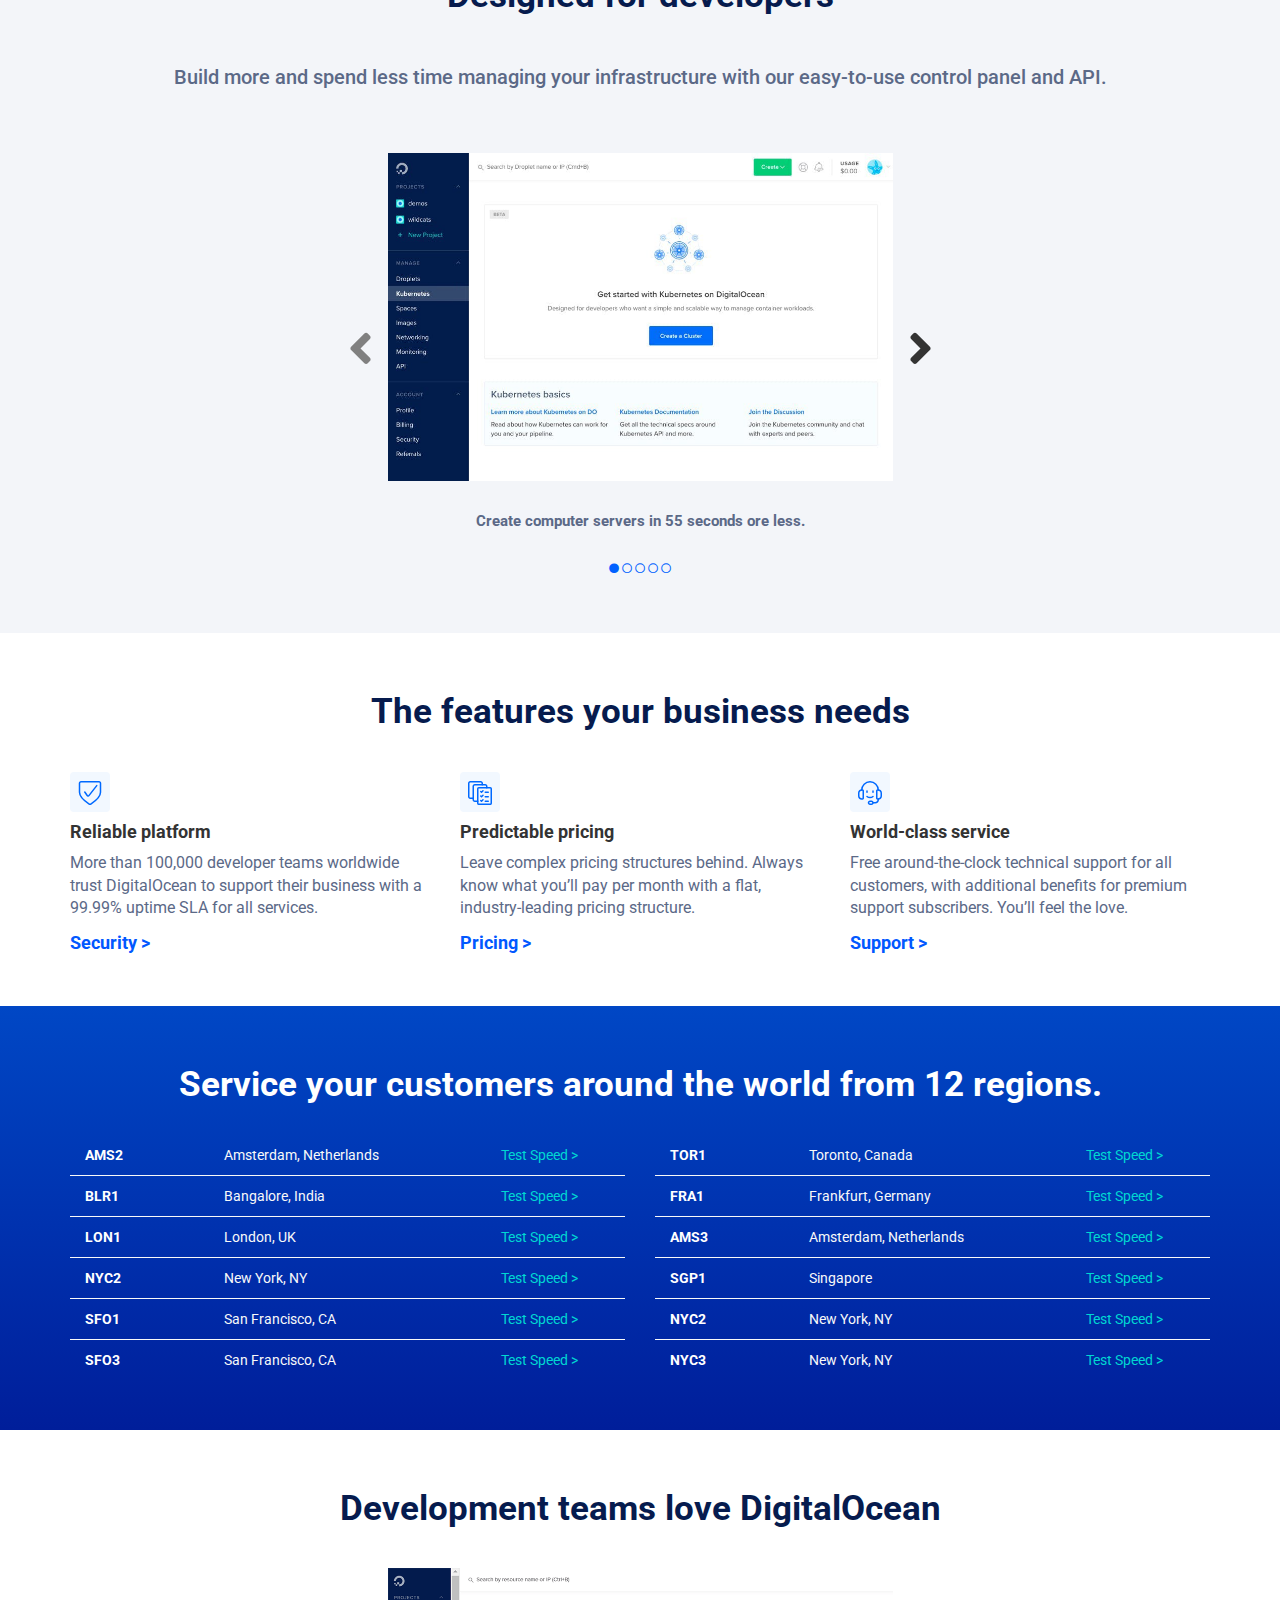
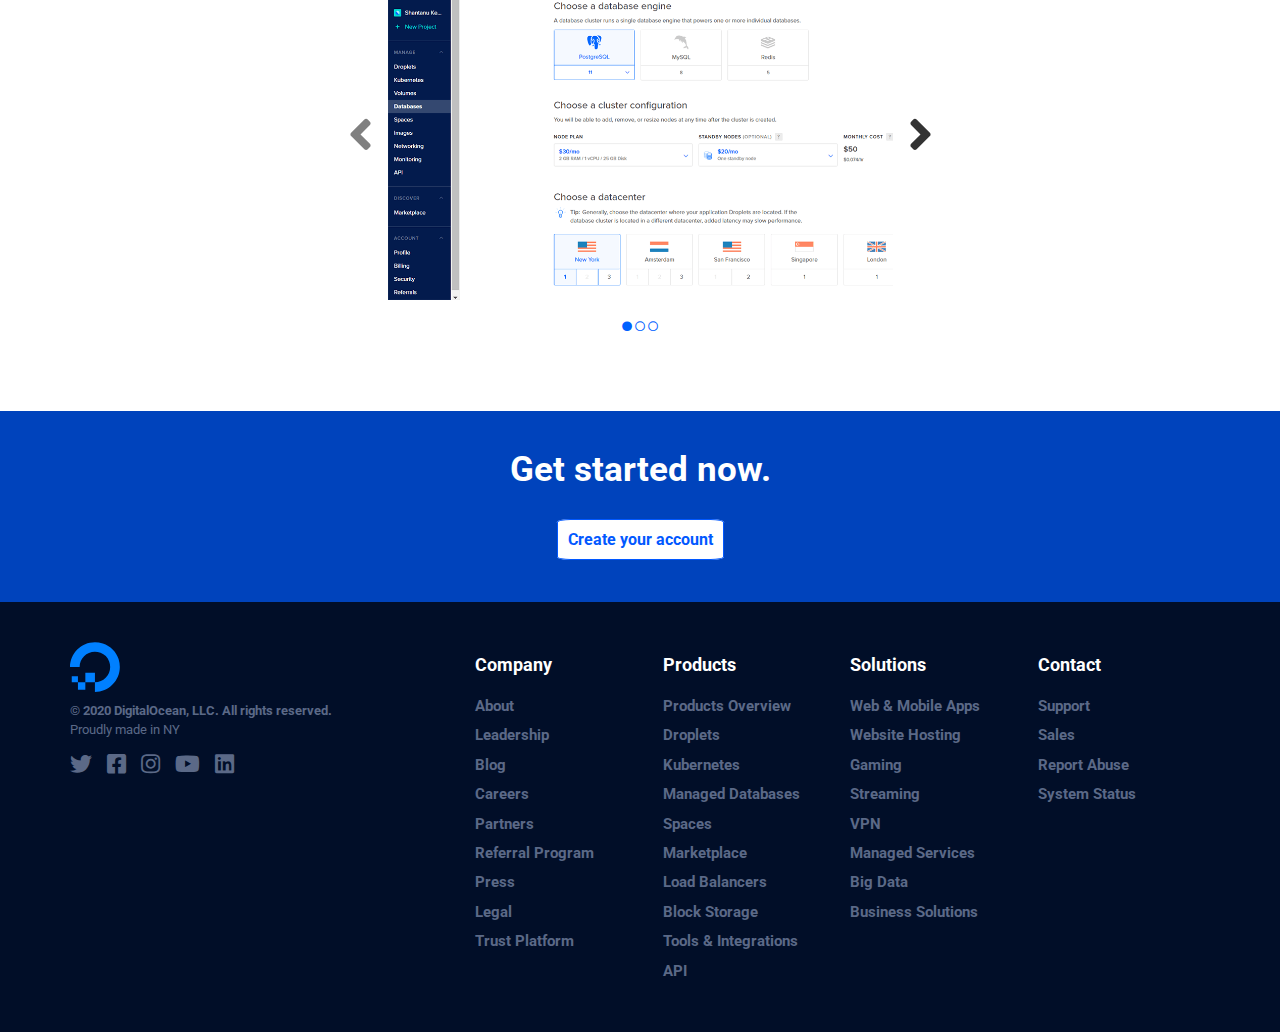
==== commit 0a549a6c: "corretti errori w3s validator" ====
--- a/index.html
+++ b/index.html
@@ -180,7 +180,7 @@
                 <i class="fas fa-angle-left"></i>
               </div>
               <div class="carousel-box">
-                <img class="carousel-img"src="img/carousel1.jpg" alt="">
+                <img class="carousel-img" src="img/carousel1.jpg" alt="">
                 <p class="text-center">Create computer servers in 55 seconds ore less.</p>
               </div>
               <div class="visible-md visible-lg">
@@ -256,7 +256,7 @@
                   <li class="row">
                     <div class="col-xs-2 col-md-2 col-lg-3"><span>LON1</span></div>
                     <div class="col-xs-7 col-md-8 col-lg-6"><p>London, UK</p></div>
-                    <div class="col-xs-3 col-md-2 col-lg-3"><a href="#">Test Speed ></i></a></div>
+                    <div class="col-xs-3 col-md-2 col-lg-3"><a href="#">Test Speed ></a></div>
                   </li>
                 </ul>
                 <ul class="container-fluid">
@@ -344,7 +344,7 @@
                 <i class="fas fa-angle-left"></i>
               </div>
               <div class="carousel-box">
-                <img class="carousel-img"src="img/carousel2.png" alt="">
+                <img class="carousel-img" src="img/carousel2.png" alt="">
               </div>
               <div class="visible-md visible-lg">
                 <i class="fas fa-angle-right"></i>
